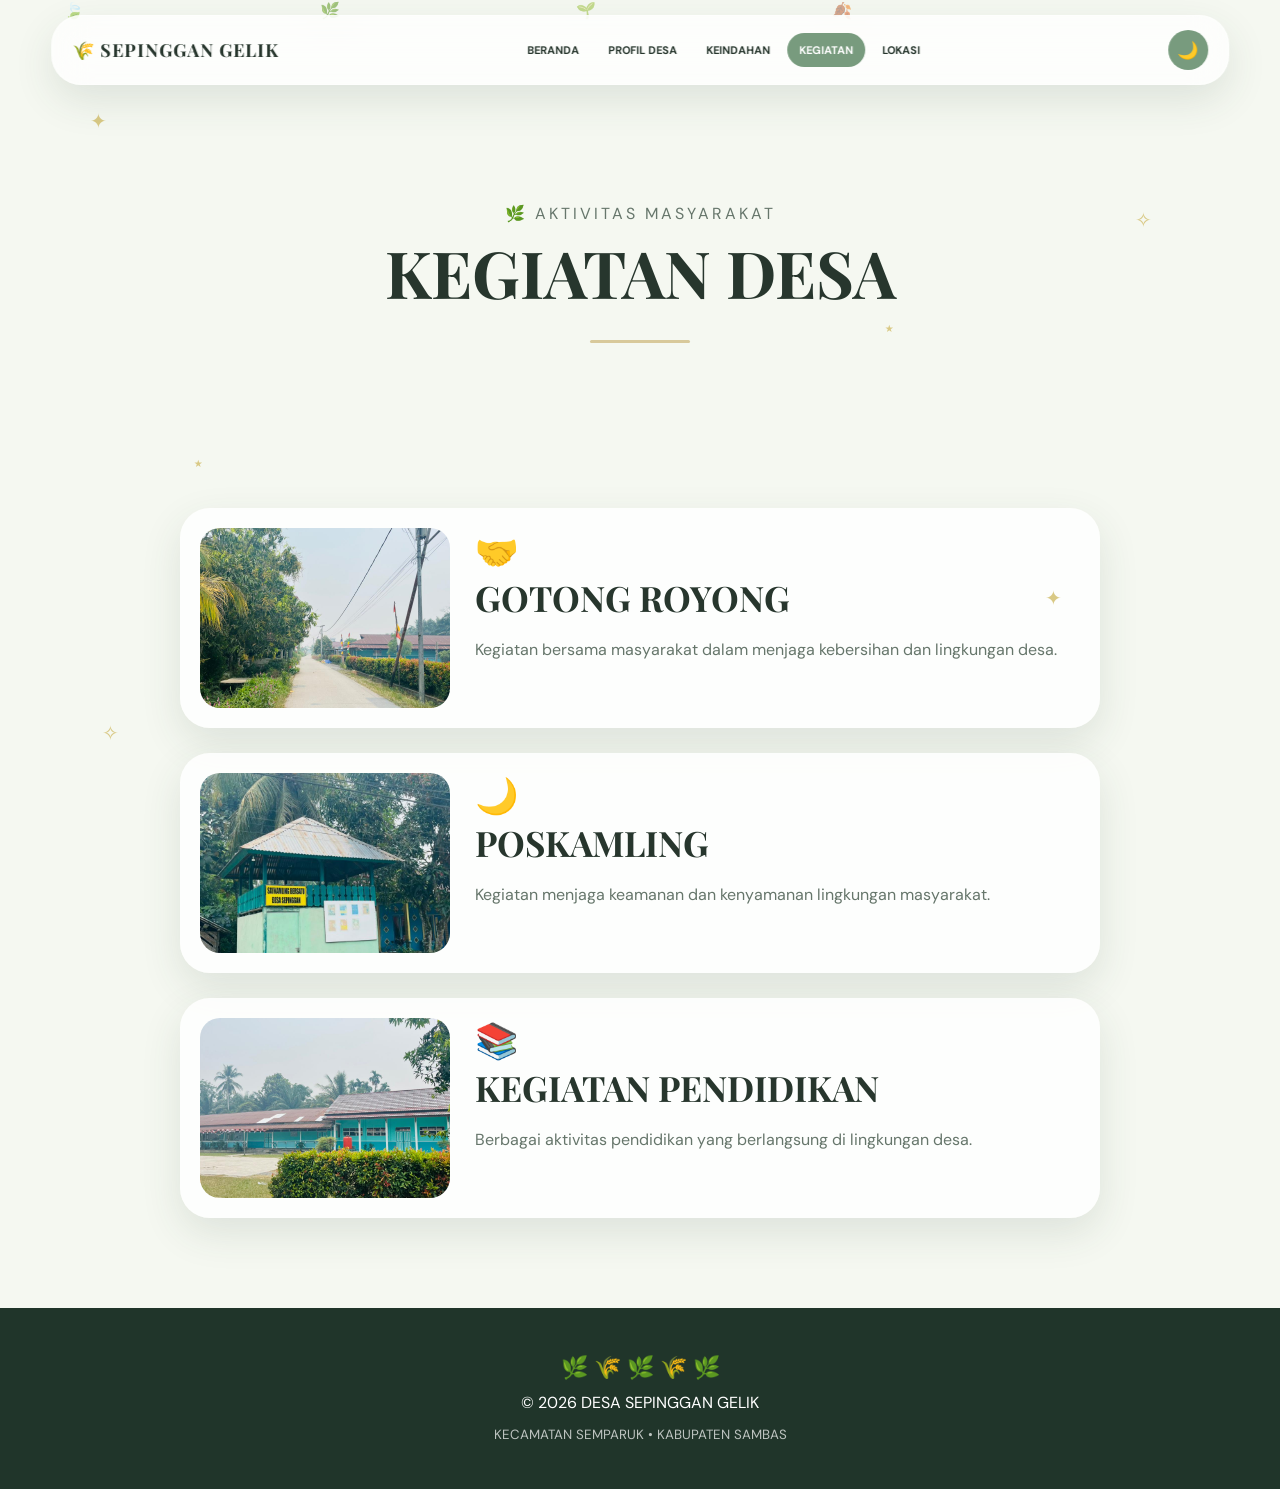
==== kegiatan.html @ 789161f7 "webdesasepinggangelik webdesasepinggangelik" ====
<!DOCTYPE html>
<html lang="id">
<head>
    <meta charset="UTF-8">
    <meta name="viewport" content="width=device-width, initial-scale=1.0">
    <title>KEGIATAN | SEPINGGAN GELIK</title>
    <link rel="stylesheet" href="style.css">
    <link rel="preconnect" href="https://fonts.googleapis.com">
    <link rel="preconnect" href="https://fonts.gstatic.com" crossorigin>
    <link href="https://fonts.googleapis.com/css2?family=DM+Sans:wght@400;500;600;700&family=Playfair+Display:wght@500;600;700&family=Parisienne&display=swap" rel="stylesheet">
</head>
<body>
    <div class="stars">
        <span>✦</span>
        <span>✧</span>
        <span>⋆</span>
        <span>✦</span>
        <span>✧</span>
        <span>⋆</span>
    </div>
    <div class="floating-leaves">
        <span>🍃</span>
        <span>🌿</span>
        <span>🌱</span>
        <span>🍂</span>
    </div>
    <header>
        <div class="logo">
            🌾 <span>SEPINGGAN GELIK</span>
        </div>
        <button
            class="menu-toggle"
            id="menuToggle">
            ☰
        </button>
        <nav id="navMenu">
            <a href="index.html">
                BERANDA
            </a>
            <a href="profil.html">
                PROFIL DESA
            </a>
            <a href="keindahan.html">
                KEINDAHAN
            </a>
            <a
                href="kegiatan.html"
                class="active">
                KEGIATAN
            </a>
            <a href="lokasi.html">
                LOKASI
            </a>
        </nav>
        <button
            id="themeToggle"
            class="theme-btn">
            🌙
        </button>
    </header>
    <main class="page">
        <section class="page-hero">
            <p>
                🌿 AKTIVITAS MASYARAKAT
            </p>
            <h1>
                KEGIATAN DESA 
            </h1>
            <div class="line"></div>
        </section>
        <section class="activity-grid reveal">
            <div class="activity-card">
                <img
                    src="masyarakat.jpg"
                    alt="Gotong Royong">
                <div>
                    <span>🤝</span>
                    <h2>
                        GOTONG ROYONG
                    </h2>
                    <p>
                        Kegiatan bersama masyarakat
                        dalam menjaga kebersihan
                        dan lingkungan desa.
                    </p>
                </div>
            </div>
            <div class="activity-card">
                <img
                    src="poskamling.jpg"
                    alt="Poskamling">
                <div>
                    <span>🌙</span>
                    <h2>
                        POSKAMLING
                    </h2>
                    <p>
                        Kegiatan menjaga keamanan
                        dan kenyamanan lingkungan
                        masyarakat.
                    </p>
                </div>
            </div>
            <div class="activity-card">
                <img
                    src="sekolah.jpg"
                    alt="Kegiatan Sekolah">
                <div>
                    <span>📚</span>
                    <h2>
                        KEGIATAN PENDIDIKAN
                    </h2>
                    <p>
                        Berbagai aktivitas pendidikan
                        yang berlangsung di lingkungan
                        desa.
                    </p>
                </div>
            </div>
        </section>
    </main>
    <audio id="musikDesa" loop>
        <source
            src="lagu-desa.mp3"
            type="audio/mpeg">
    </audio>
    <footer>
        <div class="footer-decoration">
            🌿 🌾 🌿 🌾 🌿
        </div>
        <p>
            © 2026 DESA SEPINGGAN GELIK 
        </p>
        <small>
           KECAMATAN SEMPARUK  • KABUPATEN SAMBAS
        </small>
    </footer>
    <script src="script.js"></script>
</body>
</html>
---- style.css ----
/* =====================================================
   ROOT
===================================================== */
:root {
    --bg: #f5f8f1;
    --card: rgba(255,255,255,.85);
    --text: #27362d;
    --muted: #66766b;
    --primary: #789b7e;
    --secondary: #a9c5a0;
    --accent: #d8c99b;
    --header: rgba(255,255,255,.75);
    --shadow:
        0 15px 40px rgba(48,70,54,.12);
}
/* =====================================================
   DARK MODE
===================================================== */
body.dark {
    --bg: #0e1712;
    --card: rgba(27,42,32,.9);
    --text: #eef5ed;
    --muted: #b7c7ba;
    --primary: #94b698;
    --secondary: #6f9277;
    --accent: #d8ca91;
    --header: rgba(15,25,19,.9);
    --shadow:
        0 15px 40px rgba(0,0,0,.4);
}
/* =====================================================
   RESET
===================================================== */
* {
    margin: 0;
    padding: 0;
    box-sizing: border-box;
}
html {
    scroll-behavior: smooth;
}
body {
    background: var(--bg);
    color: var(--text);
    font-family: "DM Sans", sans-serif;
    overflow-x: hidden;
    transition:
        background .4s ease,
        color .4s ease;
}
/* =====================================================
   HEADER
===================================================== */
header {
    position: fixed;
    top: 15px;
    left: 50%;
    transform: translateX(-50%);
    width: 92%;
    max-width: 1250px;
    padding: 14px 20px;
    display: flex;
    align-items: center;
    justify-content: space-between;
    gap: 15px;
    background: var(--header);
    backdrop-filter: blur(18px);
    border:
        1px solid rgba(255,255,255,.3);
    border-radius: 30px;
    box-shadow: var(--shadow);
    z-index: 999;
}
.logo {
    font-family:
        "Playfair Display",
        serif;
    font-weight: 700;
    font-size: 18px;
    letter-spacing: 1px;
}
nav {
    display: flex;
    gap: 5px;
}
nav a {
    color: var(--text);
    text-decoration: none;
    font-size: 11px;
    font-weight: 700;
    padding: 10px 12px;
    border-radius: 20px;
    transition: .3s;
}
nav a:hover,
nav a.active {
    background: var(--primary);
    color: white;
}
.theme-btn,
.menu-toggle {
    border: none;
    background: var(--primary);
    color: white;
    width: 40px;
    height: 40px;
    border-radius: 50%;
    cursor: pointer;
    font-size: 17px;
}
.menu-toggle {
    display: none;
}
/* =====================================================
   BINTANG
===================================================== */
.stars span {
    position: fixed;
    color: #d9c985;
    font-size: 20px;
    pointer-events: none;
    z-index: 1;
    animation:
        twinkle 2s infinite alternate;
}
.stars span:nth-child(1) {
    top: 12%;
    left: 7%;
}
.stars span:nth-child(2) {
    top: 23%;
    right: 10%;
}
.stars span:nth-child(3) {
    top: 50%;
    left: 15%;
}
.stars span:nth-child(4) {
    top: 65%;
    right: 17%;
}
.stars span:nth-child(5) {
    top: 80%;
    left: 8%;
}
.stars span:nth-child(6) {
    top: 35%;
    right: 30%;
}
.stars span:nth-child(7) {
    top: 75%;
    right: 8%;
}
.stars span:nth-child(8) {
    top: 45%;
    left: 45%;
}
@keyframes twinkle {
    from {
        opacity: .2;
        transform:
            scale(.7)
            rotate(0deg);
    }
    to {
        opacity: 1;
        transform:
            scale(1.3)
            rotate(20deg);
    }
}
/* =====================================================
   DAUN
===================================================== */
.floating-leaves span {
    position: fixed;
    z-index: 2;
    pointer-events: none;
    animation:
        floatLeaf 9s linear infinite;
    opacity: .55;
}
.floating-leaves span:nth-child(1) {
    left: 5%;
    animation-delay: 0s;
}
.floating-leaves span:nth-child(2) {
    left: 25%;
    animation-delay: 2s;
}
.floating-leaves span:nth-child(3) {
    left: 45%;
    animation-delay: 4s;
}
.floating-leaves span:nth-child(4) {
    left: 65%;
    animation-delay: 1s;
}
.floating-leaves span:nth-child(5) {
    left: 82%;
    animation-delay: 3s;
}
@keyframes floatLeaf {
    0% {
        top: -10%;
        transform:
            translateX(0)
            rotate(0deg);
    }
    50% {
        transform:
            translateX(70px)
            rotate(180deg);
    }
    100% {
        top: 110%;
        transform:
            translateX(-50px)
            rotate(360deg);
    }
}
/* =====================================================
   HERO
===================================================== */
.hero {
    min-height: 100vh;
    position: relative;
    display: flex;
    justify-content: center;
    align-items: center;
    text-align: center;
    overflow: hidden;
    background:
        radial-gradient(
            circle at 50% 30%,
            rgba(255,255,255,.7),
            transparent 35%
        ),
        linear-gradient(
            180deg,
            #c9dfd0,
            #e8efdf 60%,
            #b8cfb2
        );
}
body.dark .hero {
    background:
        radial-gradient(
            circle at 50% 25%,
            rgba(132,164,132,.2),
            transparent 30%
        ),
        linear-gradient(
            180deg,
            #15241c,
            #18281f 60%,
            #24382b
        );
}
.hero-content {
    max-width: 850px;
    padding:
        130px 25px 80px;
    position: relative;
    z-index: 5;
}
.welcome {
    font-size: 13px;
    letter-spacing: 4px;
    margin-bottom: 20px;
}
.hero h1 {
    font-family:
        "Playfair Display",
        serif;
    font-size:
        clamp(42px, 8vw, 90px);
    line-height: 1;
    letter-spacing: 2px;
}
.line {
    width: 100px;
    height: 3px;
    margin: 25px auto;
    background: var(--accent);
    border-radius: 10px;
}
.hero-description {
    max-width: 600px;
    margin: auto;
    line-height: 1.8;
    color: var(--muted);
}
.buttons {
    display: flex;
    justify-content: center;
    gap: 15px;
    margin-top: 30px;
    flex-wrap: wrap;
}
.btn {
    display: inline-block;
    border: none;
    text-decoration: none;
    padding: 14px 25px;
    border-radius: 30px;
    background: var(--primary);
    color: white;
    font-weight: 700;
    cursor: pointer;
    box-shadow:
        0 8px 25px rgba(50,80,55,.2);
    transition: .3s;
}
.btn:hover {
    transform: translateY(-5px);
}
/* =====================================================
   MATAHARI
===================================================== */
.sun {
    position: absolute;
    width: 150px;
    height: 150px;
    border-radius: 50%;
    background: #e9d99a;
    top: 17%;
    right: 15%;
    box-shadow:
        0 0 40px #e9d99a,
        0 0 100px rgba(233,217,154,.5);
    animation:
        sunMove 5s ease-in-out infinite alternate;
}
@keyframes sunMove {
    from {
        transform:
            translateY(0);
    }
    to {
        transform:
            translateY(20px);
    }
}
/* =====================================================
   CLOUD
===================================================== */
.cloud {
    position: absolute;
    font-size: 80px;
    opacity: .6;
}
.cloud1 {
    top: 18%;
    left: 8%;
    animation:
        cloudMove 20s linear infinite;
}
.cloud2 {
    top: 32%;
    right: 8%;
    animation:
        cloudMove 25s linear infinite reverse;
}
@keyframes cloudMove {
    0% {
        transform:
            translateX(-40px);
    }
    50% {
        transform:
            translateX(40px);
    }
    100% {
        transform:
            translateX(-40px);
    }
}
/* =====================================================
   BURUNG
===================================================== */
.bird {
    position: absolute;
    font-size: 30px;
    z-index: 3;
}
.bird1 {
    top: 28%;
    left: -10%;
    animation:
        fly 18s linear infinite;
}
.bird2 {
    top: 40%;
    left: -15%;
    animation:
        fly 24s linear infinite;
    animation-delay: 5s;
}
@keyframes fly {
    from {
        transform:
            translateX(0);
    }
    to {
        transform:
            translateX(120vw);
    }
}
/* =====================================================
   BINTANG JATUH
===================================================== */
.shooting-star {
    position: absolute;
    top: 15%;
    right: -100px;
    font-size: 30px;
    animation:
        shooting 8s linear infinite;
}
@keyframes shooting {
    0% {
        right: -100px;
        top: 15%;
        opacity: 0;
    }
    10% {
        opacity: 1;
    }
    40% {
        right: 100%;
        top: 55%;
        opacity: 0;
    }
    100% {
        right: 100%;
        opacity: 0;
    }
}
/* =====================================================
   SECTION
===================================================== */
section {
    padding:
        90px 7%;
}
.sambutan {
    text-align: center;
    max-width: 850px;
    margin: auto;
}
.section-icon {
    font-size: 45px;
    margin-bottom: 15px;
}
section h2 {
    font-family:
        "Playfair Display",
        serif;
    font-size: 35px;
    margin-bottom: 15px;
}
section p {
    color: var(--muted);
    line-height: 1.8;
}
audio {
    margin-top: 25px;
    width: min(500px,100%);
}
/* =====================================================
   INTRO
===================================================== */
.intro {
    text-align: center;
    background:
        rgba(120,155,126,.08);
}
.section-heading {
    display: flex;
    justify-content: center;
    align-items: center;
    gap: 20px;
}
.mini-gallery {
    margin-top: 40px;
    display: grid;
    grid-template-columns:
        repeat(3,1fr);
    gap: 25px;
}
.gallery-card {
    overflow: hidden;
    background: var(--card);
    border-radius: 25px;
    box-shadow: var(--shadow);
    transition: .4s;
}
.gallery-card:hover {
    transform:
        translateY(-10px);
}
.gallery-card img {
    width: 100%;
    height: 240px;
    object-fit: cover;
}
.gallery-card h3 {
    padding: 18px;
    font-family:
        "Playfair Display",
        serif;
}
/* =====================================================
   QUOTE
===================================================== */
.quote {
    text-align: center;
    background:
        linear-gradient(
            135deg,
            rgba(120,155,126,.2),
            rgba(216,201,155,.2)
        );
}
.quote-content {
    max-width: 750px;
    margin: auto;
}
.quote-content span {
    font-family:
        "Parisienne",
        cursive;
    font-size: 80px;
}
.quote-content p {
    font-family:
        "Playfair Display",
        serif;
    font-size: 25px;
}
/* =====================================================
   PAGE
===================================================== */
.page {
    padding-top: 120px;
    min-height: 100vh;
}
.page-hero {
    text-align: center;
    padding:
        80px 20px 50px;
}
.page-hero p {
    letter-spacing: 3px;
}
.page-hero h1 {
    font-family:
        "Playfair Display",
        serif;
    font-size:
        clamp(38px,6vw,65px);
}
/* =====================================================
   CONTENT
===================================================== */
.content-card {
    max-width: 1100px;
    margin: auto;
    display: grid;
    grid-template-columns:
        1fr 1fr;
    gap: 40px;
    padding: 30px;
    background: var(--card);
    border-radius: 30px;
    box-shadow: var(--shadow);
}
.content-card img {
    width: 100%;
    height: 400px;
    object-fit: cover;
    border-radius: 25px;
}
/* =====================================================
   INFO
===================================================== */
.info-grid {
    max-width: 1100px;
    margin: 50px auto;
    display: grid;
    grid-template-columns:
        repeat(4,1fr);
    gap: 20px;
}
.info-box {
    text-align: center;
    padding: 30px 15px;
    background: var(--card);
    border-radius: 25px;
    box-shadow: var(--shadow);
    transition: .3s;
}
.info-box:hover {
    transform:
        translateY(-8px);
}
.info-box span {
    font-size: 35px;
}
/* =====================================================
   PHOTO
===================================================== */
.photo-grid {
    max-width: 1200px;
    margin: auto;
    display: grid;
    grid-template-columns:
        repeat(2,1fr);
    gap: 30px;
}
.photo-card {
    overflow: hidden;
    border-radius: 30px;
    background: var(--card);
    box-shadow: var(--shadow);
    transition: .4s;
}
.photo-card:hover {
    transform:
        translateY(-8px);
}
.photo-card img {
    width: 100%;
    height: 350px;
    object-fit: cover;
}
.photo-info {
    padding: 25px;
}
/* =====================================================
   ACTIVITY
===================================================== */
.activity-grid {
    max-width: 1100px;
    margin: auto;
    display: grid;
    gap: 25px;
}
.activity-card {
    display: grid;
    grid-template-columns:
        250px 1fr;
    gap: 25px;
    padding: 20px;
    background: var(--card);
    border-radius: 30px;
    box-shadow: var(--shadow);
    transition: .3s;
}
.activity-card:hover {
    transform:
        translateX(8px);
}
.activity-card img {
    width: 250px;
    height: 180px;
    object-fit: cover;
    border-radius: 20px;
}
.activity-card span {
    font-size: 35px;
}
/* =====================================================
   LOCATION
===================================================== */
.location-card {
    max-width: 1100px;
    margin: auto;
    display: grid;
    grid-template-columns:
        .8fr 1.2fr;
    gap: 30px;
    padding: 30px;
    background: var(--card);
    border-radius: 30px;
    box-shadow: var(--shadow);
}
.location-info {
    padding: 30px;
}
.location-info > span {
    font-size: 45px;
}
.map-box iframe {
    width: 100%;
    min-height: 400px;
    border: 0;
    border-radius: 25px;
}
/* =====================================================
   REVEAL
===================================================== */
.reveal {
    opacity: 0;
    transform:
        translateY(40px);
    transition:
        1s ease;
}
.reveal.show {
    opacity: 1;
    transform:
        translateY(0);
}
/* =====================================================
   FOOTER
===================================================== */
footer {
    text-align: center;
    padding: 45px 20px;
    background: #20352a;
    color: white;
}
footer p {
    color: white;
    margin: 10px;
}
footer small {
    opacity: .7;
}
.footer-decoration {
    font-size: 22px;
}
/* =====================================================
   MOBILE
===================================================== */
@media (max-width: 850px) {
    header {
        width: 94%;
    }
    .menu-toggle {
        display: block;
    }
    nav {
        position: absolute;
        top: 65px;
        left: 0;
        right: 0;
        display: none;
        flex-direction: column;
        background: var(--header);
        padding: 15px;
        border-radius: 25px;
        box-shadow: var(--shadow);
    }
    nav.show {
        display: flex;
    }
    nav a {
        text-align: center;
    }
    .logo {
        font-size: 13px;
    }
    .sun {
        width: 100px;
        height: 100px;
        right: 5%;
    }
    .mini-gallery,
    .photo-grid,
    .info-grid,
    .content-card,
    .location-card {
        grid-template-columns: 1fr;
    }
    .content-card img {
        height: 280px;
    }
    .activity-card {
        grid-template-columns: 1fr;
    }
    .activity-card img {
        width: 100%;
        height: 230px;
    }
    .section-heading {
        flex-direction: column;
        gap: 5px;
    }
    section {
        padding:
            70px 5%;
    }
}
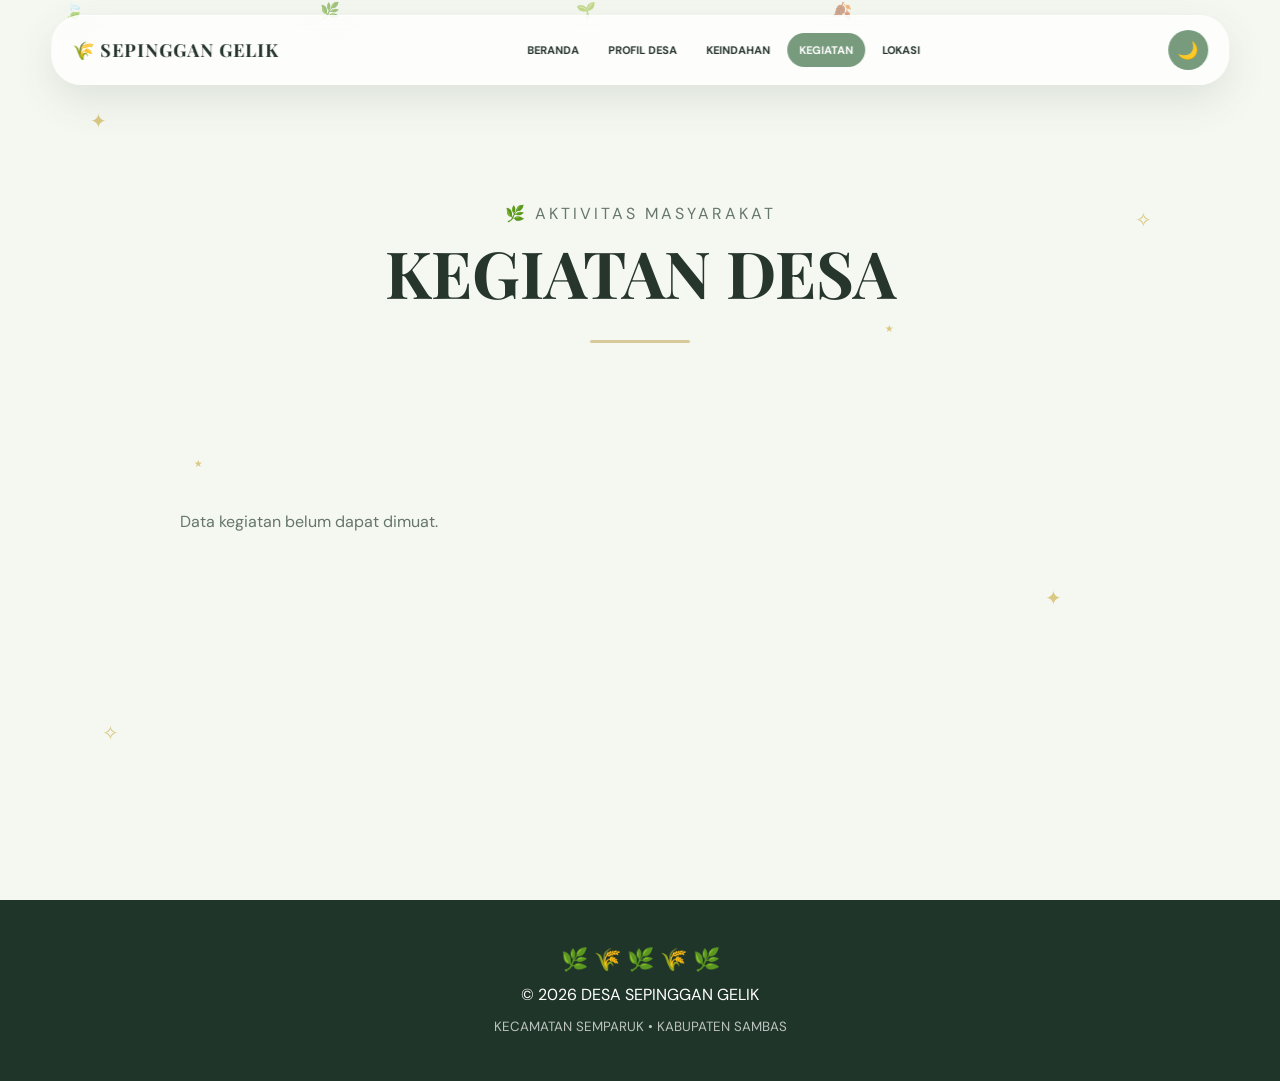
==== commit aba624ad: "Update kegiatan.html" ====
--- a/kegiatan.html
+++ b/kegiatan.html
@@ -10,6 +10,7 @@
     <link href="https://fonts.googleapis.com/css2?family=DM+Sans:wght@400;500;600;700&family=Playfair+Display:wght@500;600;700&family=Parisienne&display=swap" rel="stylesheet">
 </head>
 <body>
+    <!-- BINTANG -->
     <div class="stars">
         <span>✦</span>
         <span>✧</span>
@@ -18,12 +19,14 @@
         <span>✧</span>
         <span>⋆</span>
     </div>
+    <!-- DAUN MELAYANG -->
     <div class="floating-leaves">
         <span>🍃</span>
         <span>🌿</span>
         <span>🌱</span>
         <span>🍂</span>
     </div>
+    <!-- HEADER -->
     <header>
         <div class="logo">
             🌾 <span>SEPINGGAN GELIK</span>
@@ -58,83 +61,48 @@
             🌙
         </button>
     </header>
+    <!-- ISI HALAMAN -->
     <main class="page">
+        <!-- JUDUL -->
         <section class="page-hero">
             <p>
                 🌿 AKTIVITAS MASYARAKAT
             </p>
             <h1>
-                KEGIATAN DESA 
+                KEGIATAN DESA
             </h1>
             <div class="line"></div>
         </section>
-        <section class="activity-grid reveal">
-            <div class="activity-card">
-                <img
-                    src="masyarakat.jpg"
-                    alt="Gotong Royong">
-                <div>
-                    <span>🤝</span>
-                    <h2>
-                        GOTONG ROYONG
-                    </h2>
-                    <p>
-                        Kegiatan bersama masyarakat
-                        dalam menjaga kebersihan
-                        dan lingkungan desa.
-                    </p>
-                </div>
-            </div>
-            <div class="activity-card">
-                <img
-                    src="poskamling.jpg"
-                    alt="Poskamling">
-                <div>
-                    <span>🌙</span>
-                    <h2>
-                        POSKAMLING
-                    </h2>
-                    <p>
-                        Kegiatan menjaga keamanan
-                        dan kenyamanan lingkungan
-                        masyarakat.
-                    </p>
-                </div>
-            </div>
-            <div class="activity-card">
-                <img
-                    src="sekolah.jpg"
-                    alt="Kegiatan Sekolah">
-                <div>
-                    <span>📚</span>
-                    <h2>
-                        KEGIATAN PENDIDIKAN
-                    </h2>
-                    <p>
-                        Berbagai aktivitas pendidikan
-                        yang berlangsung di lingkungan
-                        desa.
-                    </p>
-                </div>
-            </div>
+        <!-- DATA DARI GOOGLE SHEETS -->
+        <section
+            class="activity-grid reveal"
+            id="kegiatanContainer">
+            <p>
+                Memuat kegiatan desa...
+            </p>
         </section>
     </main>
-    <audio id="musikDesa" loop>
+    <!-- MUSIK -->
+    <audio
+        id="musikDesa"
+        loop>
         <source
             src="lagu-desa.mp3"
             type="audio/mpeg">
     </audio>
+    <!-- FOOTER -->
     <footer>
         <div class="footer-decoration">
             🌿 🌾 🌿 🌾 🌿
         </div>
         <p>
-            © 2026 DESA SEPINGGAN GELIK 
+            ©️ 2026 DESA SEPINGGAN GELIK
         </p>
         <small>
-           KECAMATAN SEMPARUK  • KABUPATEN SAMBAS
+            KECAMATAN SEMPARUK • KABUPATEN SAMBAS
         </small>
     </footer>
+    <!-- JAVASCRIPT -->
     <script src="script.js"></script>
 </body>
-</html>+</html>
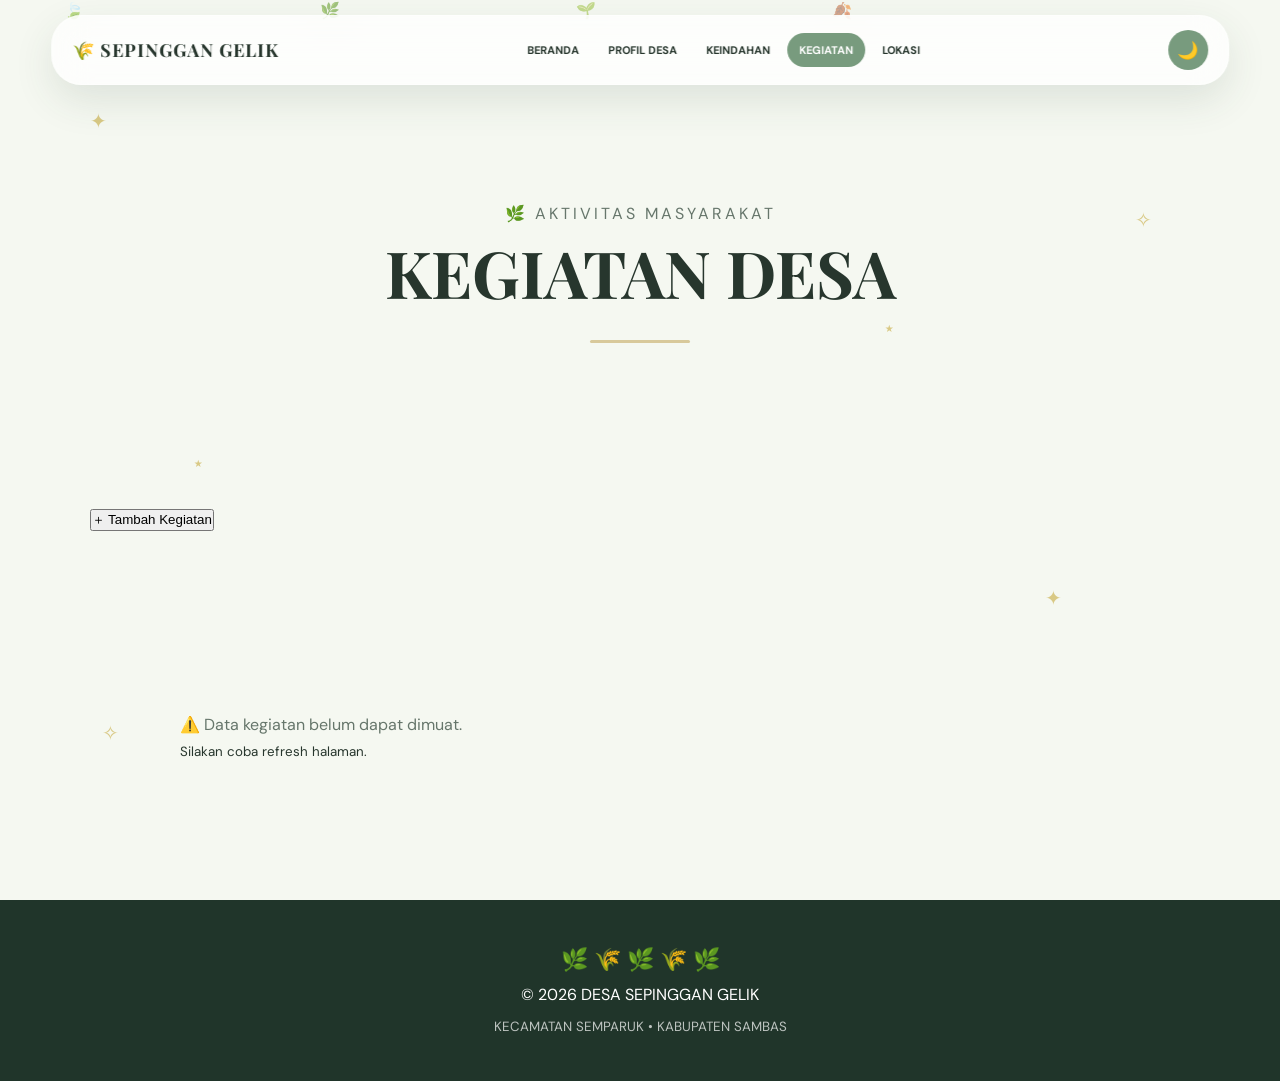
==== commit 2dd65e32: "Update kegiatan.html" ====
--- a/kegiatan.html
+++ b/kegiatan.html
@@ -3,13 +3,21 @@
 <head>
     <meta charset="UTF-8">
     <meta name="viewport" content="width=device-width, initial-scale=1.0">
+
     <title>KEGIATAN | SEPINGGAN GELIK</title>
+
     <link rel="stylesheet" href="style.css">
+
     <link rel="preconnect" href="https://fonts.googleapis.com">
     <link rel="preconnect" href="https://fonts.gstatic.com" crossorigin>
-    <link href="https://fonts.googleapis.com/css2?family=DM+Sans:wght@400;500;600;700&family=Playfair+Display:wght@500;600;700&family=Parisienne&display=swap" rel="stylesheet">
+
+    <link
+        href="https://fonts.googleapis.com/css2?family=DM+Sans:wght@400;500;600;700&family=Playfair+Display:wght@500;600;700&family=Parisienne&display=swap"
+        rel="stylesheet">
 </head>
+
 <body>
+
     <!-- BINTANG -->
     <div class="stars">
         <span>✦</span>
@@ -19,6 +27,8 @@
         <span>✧</span>
         <span>⋆</span>
     </div>
+
+
     <!-- DAUN MELAYANG -->
     <div class="floating-leaves">
         <span>🍃</span>
@@ -26,83 +36,246 @@
         <span>🌱</span>
         <span>🍂</span>
     </div>
+
+
     <!-- HEADER -->
     <header>
+
         <div class="logo">
             🌾 <span>SEPINGGAN GELIK</span>
         </div>
+
         <button
             class="menu-toggle"
             id="menuToggle">
             ☰
         </button>
+
         <nav id="navMenu">
+
             <a href="index.html">
                 BERANDA
             </a>
+
             <a href="profil.html">
                 PROFIL DESA
             </a>
+
             <a href="keindahan.html">
                 KEINDAHAN
             </a>
+
             <a
                 href="kegiatan.html"
                 class="active">
                 KEGIATAN
             </a>
+
             <a href="lokasi.html">
                 LOKASI
             </a>
+
         </nav>
+
         <button
             id="themeToggle"
             class="theme-btn">
             🌙
         </button>
+
     </header>
+
+
     <!-- ISI HALAMAN -->
     <main class="page">
+
+
         <!-- JUDUL -->
         <section class="page-hero">
+
             <p>
                 🌿 AKTIVITAS MASYARAKAT
             </p>
+
             <h1>
                 KEGIATAN DESA
             </h1>
+
             <div class="line"></div>
-        </section>
+
+        </section>
+
+
+
+        <!-- TOMBOL TAMBAH -->
+        <section class="add-kegiatan-section">
+
+            <button
+                id="btnTambahKegiatan"
+                class="btn-tambah-kegiatan">
+
+                ＋ Tambah Kegiatan
+
+            </button>
+
+        </section>
+
+
+
+        <!-- FORM TAMBAH KEGIATAN -->
+        <section
+            id="formKegiatan"
+            class="form-kegiatan"
+            style="display:none;">
+
+            <h2>
+                Tambah Kegiatan Desa
+            </h2>
+
+
+            <form id="kegiatanForm">
+
+
+                <!-- JUDUL -->
+                <label for="judul">
+                    Judul Kegiatan
+                </label>
+
+                <input
+                    type="text"
+                    id="judul"
+                    name="judul"
+                    placeholder="Contoh: Gotong Royong"
+                    required>
+
+
+                <!-- DESKRIPSI -->
+                <label for="deskripsi">
+                    Deskripsi
+                </label>
+
+                <textarea
+                    id="deskripsi"
+                    name="deskripsi"
+                    rows="4"
+                    placeholder="Tuliskan deskripsi kegiatan..."
+                    required></textarea>
+
+
+                <!-- TANGGAL -->
+                <label for="tanggal">
+                    Tanggal
+                </label>
+
+                <input
+                    type="date"
+                    id="tanggal"
+                    name="tanggal"
+                    required>
+
+
+                <!-- LOKASI -->
+                <label for="lokasi">
+                    Lokasi
+                </label>
+
+                <input
+                    type="text"
+                    id="lokasi"
+                    name="lokasi"
+                    placeholder="Contoh: Desa Sepinggan Gelik"
+                    required>
+
+
+                <!-- GAMBAR -->
+                <label for="gambar">
+                    Gambar
+                </label>
+
+                <input
+                    type="text"
+                    id="gambar"
+                    name="gambar"
+                    placeholder="Contoh: sd.jpg">
+
+
+                <!-- BUTTON -->
+                <div class="form-buttons">
+
+                    <button
+                        type="submit"
+                        class="btn-simpan">
+
+                        💾 Simpan Kegiatan
+
+                    </button>
+
+
+                    <button
+                        type="button"
+                        id="btnBatal"
+                        class="btn-batal">
+
+                        Batal
+
+                    </button>
+
+                </div>
+
+            </form>
+
+        </section>
+
+
+
         <!-- DATA DARI GOOGLE SHEETS -->
         <section
             class="activity-grid reveal"
             id="kegiatanContainer">
+
             <p>
                 Memuat kegiatan desa...
             </p>
-        </section>
+
+        </section>
+
     </main>
+
+
+
     <!-- MUSIK -->
     <audio
         id="musikDesa"
         loop>
+
         <source
             src="lagu-desa.mp3"
             type="audio/mpeg">
+
     </audio>
+
+
+
     <!-- FOOTER -->
     <footer>
+
         <div class="footer-decoration">
             🌿 🌾 🌿 🌾 🌿
         </div>
+
         <p>
             ©️ 2026 DESA SEPINGGAN GELIK
         </p>
+
         <small>
             KECAMATAN SEMPARUK • KABUPATEN SAMBAS
         </small>
+
     </footer>
+
+
     <!-- JAVASCRIPT -->
     <script src="script.js"></script>
+
 </body>
 </html>
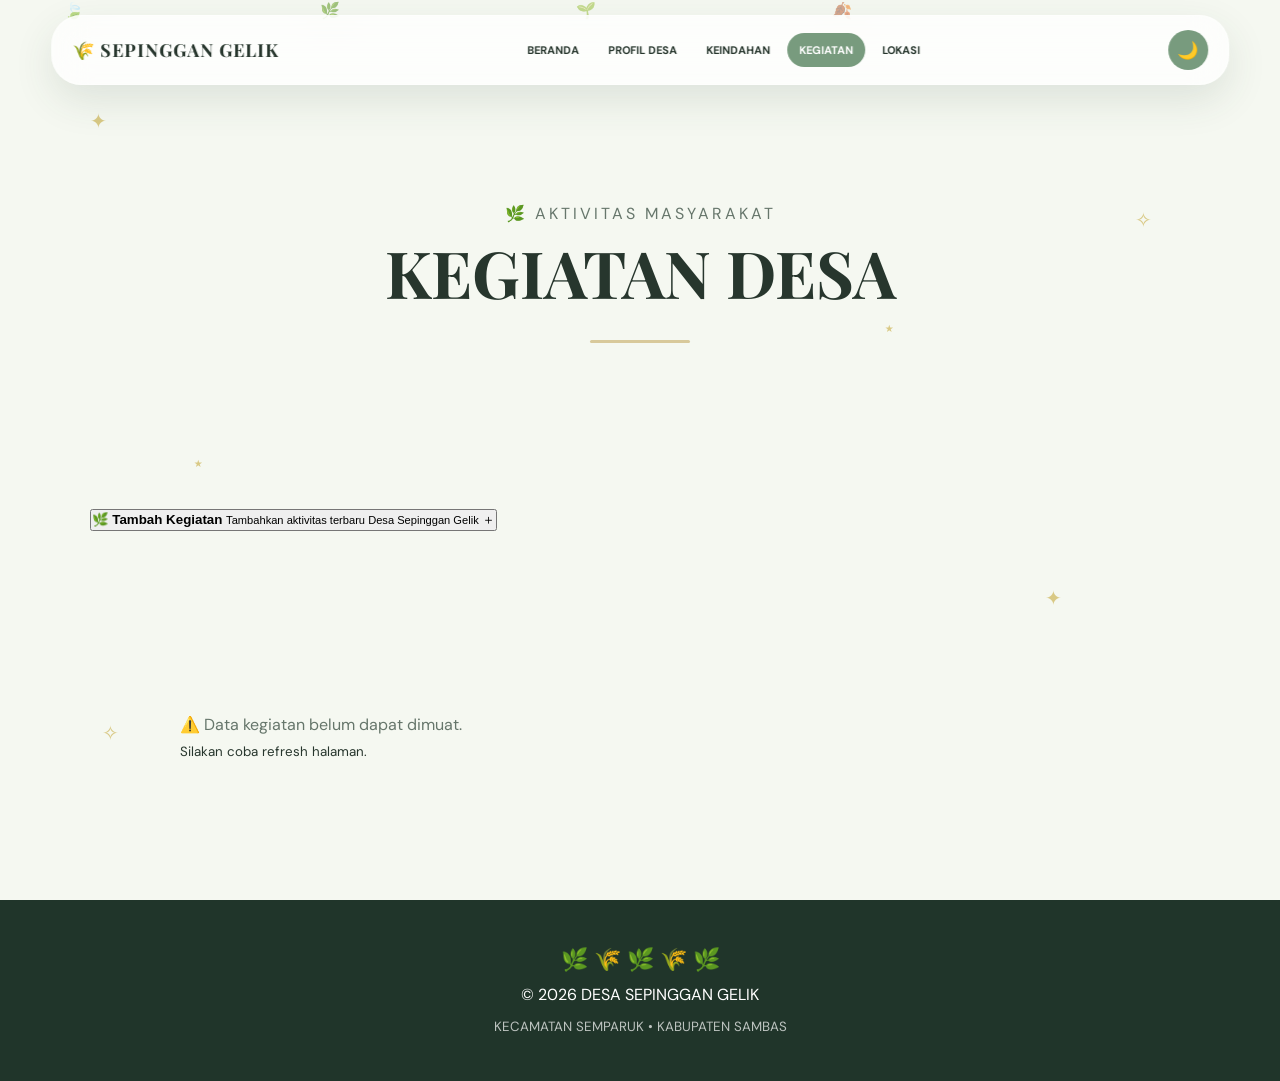
==== commit d2324955: "Update kegiatan.html" ====
--- a/kegiatan.html
+++ b/kegiatan.html
@@ -28,7 +28,6 @@
         <span>⋆</span>
     </div>
 
-
     <!-- DAUN MELAYANG -->
     <div class="floating-leaves">
         <span>🍃</span>
@@ -37,7 +36,6 @@
         <span>🍂</span>
     </div>
 
-
     <!-- HEADER -->
     <header>
 
@@ -89,7 +87,6 @@
     <!-- ISI HALAMAN -->
     <main class="page">
 
-
         <!-- JUDUL -->
         <section class="page-hero">
 
@@ -106,105 +103,168 @@
         </section>
 
 
-
-        <!-- TOMBOL TAMBAH -->
+        <!-- =========================
+             CARD TAMBAH KEGIATAN
+        ========================== -->
+
         <section class="add-kegiatan-section">
 
             <button
                 id="btnTambahKegiatan"
                 class="btn-tambah-kegiatan">
 
-                ＋ Tambah Kegiatan
+                <span class="tambah-icon">
+                    🌿
+                </span>
+
+                <span class="tambah-text">
+
+                    <strong>
+                        Tambah Kegiatan
+                    </strong>
+
+                    <small>
+                        Tambahkan aktivitas terbaru Desa Sepinggan Gelik
+                    </small>
+
+                </span>
+
+                <span class="tambah-arrow">
+                    ＋
+                </span>
 
             </button>
 
         </section>
 
 
-
-        <!-- FORM TAMBAH KEGIATAN -->
+        <!-- =========================
+             FORM TAMBAH KEGIATAN
+        ========================== -->
+
         <section
             id="formKegiatan"
             class="form-kegiatan"
-            style="display:none;">
-
-            <h2>
-                Tambah Kegiatan Desa
-            </h2>
+            style="display: none;">
+
+            <div class="form-header">
+
+                <span class="form-icon">
+                    🌾
+                </span>
+
+                <div>
+                    <h2>
+                        Tambah Kegiatan Desa
+                    </h2>
+
+                    <p>
+                        Isi informasi kegiatan yang ingin ditambahkan.
+                    </p>
+                </div>
+
+            </div>
 
 
             <form id="kegiatanForm">
 
-
                 <!-- JUDUL -->
-                <label for="judul">
-                    Judul Kegiatan
-                </label>
-
-                <input
-                    type="text"
-                    id="judul"
-                    name="judul"
-                    placeholder="Contoh: Gotong Royong"
-                    required>
+                <div class="form-group">
+
+                    <label for="judul">
+                        Judul Kegiatan
+                    </label>
+
+                    <input
+                        type="text"
+                        id="judul"
+                        name="judul"
+                        placeholder="Contoh: Gotong Royong"
+                        autocomplete="off"
+                        required>
+
+                </div>
 
 
                 <!-- DESKRIPSI -->
-                <label for="deskripsi">
-                    Deskripsi
-                </label>
-
-                <textarea
-                    id="deskripsi"
-                    name="deskripsi"
-                    rows="4"
-                    placeholder="Tuliskan deskripsi kegiatan..."
-                    required></textarea>
+                <div class="form-group">
+
+                    <label for="deskripsi">
+                        Deskripsi
+                    </label>
+
+                    <textarea
+                        id="deskripsi"
+                        name="deskripsi"
+                        rows="4"
+                        placeholder="Tuliskan deskripsi kegiatan..."
+                        required></textarea>
+
+                </div>
 
 
                 <!-- TANGGAL -->
-                <label for="tanggal">
-                    Tanggal
-                </label>
-
-                <input
-                    type="date"
-                    id="tanggal"
-                    name="tanggal"
-                    required>
+                <div class="form-group">
+
+                    <label for="tanggal">
+                        Tanggal Kegiatan
+                    </label>
+
+                    <input
+                        type="date"
+                        id="tanggal"
+                        name="tanggal"
+                        required>
+
+                </div>
 
 
                 <!-- LOKASI -->
-                <label for="lokasi">
-                    Lokasi
-                </label>
-
-                <input
-                    type="text"
-                    id="lokasi"
-                    name="lokasi"
-                    placeholder="Contoh: Desa Sepinggan Gelik"
-                    required>
+                <div class="form-group">
+
+                    <label for="lokasi">
+                        Lokasi
+                    </label>
+
+                    <input
+                        type="text"
+                        id="lokasi"
+                        name="lokasi"
+                        placeholder="Contoh: Desa Sepinggan Gelik"
+                        autocomplete="off"
+                        required>
+
+                </div>
 
 
                 <!-- GAMBAR -->
-                <label for="gambar">
-                    Gambar
-                </label>
-
-                <input
-                    type="text"
-                    id="gambar"
-                    name="gambar"
-                    placeholder="Contoh: sd.jpg">
-
-
-                <!-- BUTTON -->
+                <div class="form-group">
+
+                    <label for="gambar">
+                        Nama Gambar
+                    </label>
+
+                    <input
+                        type="text"
+                        id="gambar"
+                        name="gambar"
+                        placeholder="Contoh: sd.jpg"
+                        autocomplete="off">
+
+                    <small class="input-info">
+                        📷 Masukkan nama file gambar yang sudah ada di website.
+                    </small>
+
+                </div>
+
+
+                <!-- TOMBOL -->
                 <div class="form-buttons">
 
                     <button
                         type="submit"
-                        class="btn-simpan">
+                        class="btn-simpan"
+                        id="btnSimpan">
 
                         💾 Simpan Kegiatan
 
@@ -227,8 +287,10 @@
         </section>
 
 
-
-        <!-- DATA DARI GOOGLE SHEETS -->
+        <!-- =========================
+             DATA KEGIATAN
+        ========================== -->
+
         <section
             class="activity-grid reveal"
             id="kegiatanContainer">
@@ -242,8 +304,7 @@
     </main>
 
 
-
-    <!-- MUSIK -->
+    <!-- MUSIK DESA -->
     <audio
         id="musikDesa"
         loop>
@@ -255,7 +316,6 @@
     </audio>
 
 
-
     <!-- FOOTER -->
     <footer>
 
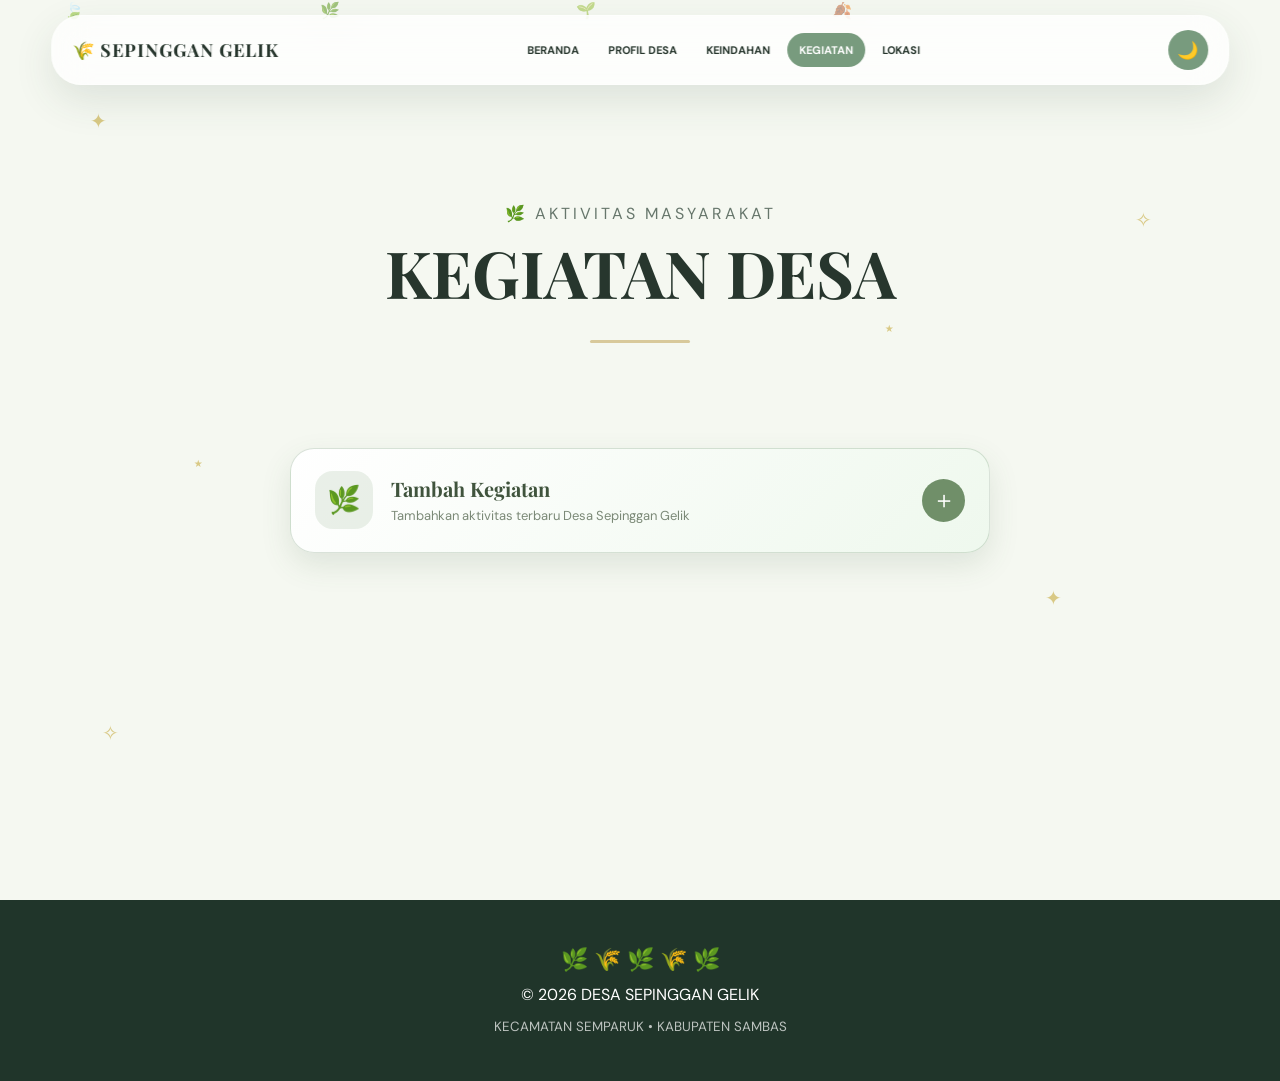
==== commit bd129e9f: "Update kegiatan.html" ====
--- a/kegiatan.html
+++ b/kegiatan.html
@@ -11,14 +11,13 @@
     <link rel="preconnect" href="https://fonts.googleapis.com">
     <link rel="preconnect" href="https://fonts.gstatic.com" crossorigin>
 
-    <link
-        href="https://fonts.googleapis.com/css2?family=DM+Sans:wght@400;500;600;700&family=Playfair+Display:wght@500;600;700&family=Parisienne&display=swap"
-        rel="stylesheet">
+    <link href="https://fonts.googleapis.com/css2?family=DM+Sans:wght@400;500;600;700&family=Playfair+Display:wght@500;600;700&display=swap"
+          rel="stylesheet">
 </head>
 
 <body>
 
-    <!-- BINTANG -->
+    <!-- DEKORASI -->
     <div class="stars">
         <span>✦</span>
         <span>✧</span>
@@ -28,7 +27,6 @@
         <span>⋆</span>
     </div>
 
-    <!-- DAUN MELAYANG -->
     <div class="floating-leaves">
         <span>🍃</span>
         <span>🌿</span>
@@ -36,6 +34,7 @@
         <span>🍂</span>
     </div>
 
+
     <!-- HEADER -->
     <header>
 
@@ -43,73 +42,45 @@
             🌾 <span>SEPINGGAN GELIK</span>
         </div>
 
-        <button
-            class="menu-toggle"
-            id="menuToggle">
+        <button class="menu-toggle" id="menuToggle">
             ☰
         </button>
 
         <nav id="navMenu">
-
-            <a href="index.html">
-                BERANDA
-            </a>
-
-            <a href="profil.html">
-                PROFIL DESA
-            </a>
-
-            <a href="keindahan.html">
-                KEINDAHAN
-            </a>
-
-            <a
-                href="kegiatan.html"
-                class="active">
-                KEGIATAN
-            </a>
-
-            <a href="lokasi.html">
-                LOKASI
-            </a>
-
+            <a href="index.html">BERANDA</a>
+            <a href="profil.html">PROFIL DESA</a>
+            <a href="keindahan.html">KEINDAHAN</a>
+            <a href="kegiatan.html" class="active">KEGIATAN</a>
+            <a href="lokasi.html">LOKASI</a>
         </nav>
 
-        <button
-            id="themeToggle"
-            class="theme-btn">
+        <button id="themeToggle" class="theme-btn">
             🌙
         </button>
 
     </header>
 
 
-    <!-- ISI HALAMAN -->
+    <!-- CONTENT -->
     <main class="page">
 
         <!-- JUDUL -->
         <section class="page-hero">
 
-            <p>
-                🌿 AKTIVITAS MASYARAKAT
-            </p>
-
-            <h1>
-                KEGIATAN DESA
-            </h1>
+            <p>🌿 AKTIVITAS MASYARAKAT</p>
+
+            <h1>KEGIATAN DESA</h1>
 
             <div class="line"></div>
 
         </section>
 
 
-        <!-- =========================
-             CARD TAMBAH KEGIATAN
-        ========================== -->
-
+        <!-- TOMBOL TAMBAH -->
         <section class="add-kegiatan-section">
 
             <button
+                type="button"
                 id="btnTambahKegiatan"
                 class="btn-tambah-kegiatan">
 
@@ -138,10 +109,7 @@
         </section>
 
 
-        <!-- =========================
-             FORM TAMBAH KEGIATAN
-        ========================== -->
-
+        <!-- FORM -->
         <section
             id="formKegiatan"
             class="form-kegiatan"
@@ -154,6 +122,7 @@
                 </span>
 
                 <div>
+
                     <h2>
                         Tambah Kegiatan Desa
                     </h2>
@@ -161,6 +130,7 @@
                     <p>
                         Isi informasi kegiatan yang ingin ditambahkan.
                     </p>
+
                 </div>
 
             </div>
@@ -258,7 +228,7 @@
                 </div>
 
 
-                <!-- TOMBOL -->
+                <!-- BUTTON -->
                 <div class="form-buttons">
 
                     <button
@@ -287,10 +257,7 @@
         </section>
 
 
-        <!-- =========================
-             DATA KEGIATAN
-        ========================== -->
-
+        <!-- DATA KEGIATAN -->
         <section
             class="activity-grid reveal"
             id="kegiatanContainer">
@@ -304,7 +271,7 @@
     </main>
 
 
-    <!-- MUSIK DESA -->
+    <!-- MUSIK -->
     <audio
         id="musikDesa"
         loop>
@@ -334,7 +301,6 @@
     </footer>
 
 
-    <!-- JAVASCRIPT -->
     <script src="script.js"></script>
 
 </body>
--- a/style.css
+++ b/style.css
@@ -789,8 +789,917 @@
         flex-direction: column;
         gap: 5px;
     }
+
+   /* =========================================
+   CARD TAMBAH KEGIATAN
+========================================= */
+
+.add-kegiatan-section {
+    width: 100%;
+    display: flex;
+    justify-content: center;
+    margin: 30px auto 35px;
+    padding: 0 20px;
+}
+
+.btn-tambah-kegiatan {
+    position: relative;
+    width: min(650px, 100%);
+    min-height: 105px;
+
+    display: flex;
+    align-items: center;
+    gap: 18px;
+
+    padding: 20px 24px;
+
+    border: 1px solid rgba(105, 140, 105, 0.25);
+    border-radius: 24px;
+
+    background:
+        linear-gradient(
+            135deg,
+            rgba(255, 255, 255, 0.96),
+            rgba(238, 248, 237, 0.92)
+        );
+
+    box-shadow:
+        0 12px 30px rgba(70, 100, 70, 0.12),
+        inset 0 1px 0 rgba(255,255,255,0.8);
+
+    cursor: pointer;
+
+    transition:
+        transform 0.3s ease,
+        box-shadow 0.3s ease,
+        border-color 0.3s ease;
+
+    text-align: left;
+
+    overflow: hidden;
+}
+
+/* dekorasi cahaya */
+.btn-tambah-kegiatan::before {
+    content: "";
+    position: absolute;
+
+    width: 140px;
+    height: 140px;
+
+    right: -50px;
+    top: -70px;
+
+    background: rgba(145, 180, 140, 0.18);
+
+    border-radius: 50%;
+
+    transition: 0.4s ease;
+}
+
+/* dekorasi kecil */
+.btn-tambah-kegiatan::after {
+    content: "✦";
+    position: absolute;
+
+    right: 80px;
+    top: 16px;
+
+    font-size: 16px;
+
+    opacity: 0.45;
+
+    transition: 0.3s ease;
+}
+
+
+/* HOVER */
+
+.btn-tambah-kegiatan:hover {
+    transform: translateY(-5px);
+
+    border-color: rgba(90, 130, 90, 0.4);
+
+    box-shadow:
+        0 18px 38px rgba(70, 100, 70, 0.18),
+        0 4px 12px rgba(70, 100, 70, 0.08);
+}
+
+.btn-tambah-kegiatan:hover::before {
+    transform: scale(1.25);
+}
+
+.btn-tambah-kegiatan:hover::after {
+    transform: rotate(20deg) scale(1.2);
+}
+
+
+/* ICON */
+
+.tambah-icon {
+    width: 58px;
+    height: 58px;
+
+    flex-shrink: 0;
+
+    display: flex;
+    align-items: center;
+    justify-content: center;
+
+    border-radius: 18px;
+
+    background: rgba(112, 151, 108, 0.13);
+
+    font-size: 27px;
+
+    transition: 0.3s ease;
+}
+
+.btn-tambah-kegiatan:hover .tambah-icon {
+    transform: rotate(-5deg) scale(1.08);
+
+    background: rgba(112, 151, 108, 0.20);
+}
+
+
+/* TEXT */
+
+.tambah-text {
+    position: relative;
+    z-index: 2;
+
+    display: flex;
+    flex-direction: column;
+
+    gap: 5px;
+
+    flex: 1;
+}
+
+.tambah-text strong {
+    font-family: "Playfair Display", serif;
+
+    font-size: 20px;
+
+    font-weight: 600;
+
+    color: #40543d;
+}
+
+.tambah-text small {
+    font-family: "DM Sans", sans-serif;
+
+    font-size: 13px;
+
+    color: #7b8977;
+
+    line-height: 1.4;
+}
+
+
+/* TANDA PLUS */
+
+.tambah-arrow {
+    position: relative;
+    z-index: 2;
+
+    width: 43px;
+    height: 43px;
+
+    display: flex;
+    align-items: center;
+    justify-content: center;
+
+    border-radius: 50%;
+
+    background: #708f69;
+
+    color: white;
+
+    font-size: 24px;
+
+    box-shadow: 0 7px 15px rgba(70, 100, 70, 0.18);
+
+    transition: 0.3s ease;
+}
+
+.btn-tambah-kegiatan:hover .tambah-arrow {
+    transform: rotate(90deg) scale(1.08);
+}
+
+
+/* =========================================
+   DARK MODE
+========================================= */
+
+body.dark-mode .btn-tambah-kegiatan {
+    background:
+        linear-gradient(
+            135deg,
+            rgba(34, 45, 35, 0.96),
+            rgba(43, 57, 44, 0.96)
+        );
+
+    border-color: rgba(160, 190, 155, 0.16);
+
+    box-shadow:
+        0 14px 35px rgba(0, 0, 0, 0.25);
+}
+
+body.dark-mode .tambah-icon {
+    background: rgba(150, 180, 145, 0.12);
+}
+
+body.dark-mode .tambah-text strong {
+    color: #e5f0e1;
+}
+
+body.dark-mode .tambah-text small {
+    color: #aebaaa;
+}
+
+body.dark-mode .btn-tambah-kegiatan:hover {
+    border-color: rgba(170, 200, 165, 0.3);
+}
+
+
+/* =========================================
+   HP
+========================================= */
+
+@media (max-width: 600px) {
+
+    .add-kegiatan-section {
+        margin: 25px auto 30px;
+        padding: 0 15px;
+    }
+
+    .btn-tambah-kegiatan {
+        min-height: 92px;
+
+        padding: 16px 17px;
+
+        gap: 13px;
+
+        border-radius: 21px;
+    }
+
+    .tambah-icon {
+        width: 50px;
+        height: 50px;
+
+        border-radius: 15px;
+
+        font-size: 23px;
+    }
+
+    .tambah-text strong {
+        font-size: 17px;
+    }
+
+    .tambah-text small {
+        font-size: 11px;
+    }
+
+    .tambah-arrow {
+        width: 38px;
+        height: 38px;
+
+        font-size: 21px;
+    }
+}
     section {
         padding:
             70px 5%;
     }
-}+}
+/* =====================================================
+   TAMBAH KEGIATAN
+===================================================== */
+
+.add-kegiatan-section {
+    position: relative;
+    z-index: 50;
+
+    width: 100%;
+
+    display: flex;
+    justify-content: center;
+
+    margin: 30px auto 35px;
+
+    padding: 0 20px;
+}
+
+
+/* BUTTON TAMBAH */
+
+.btn-tambah-kegiatan {
+    position: relative;
+    z-index: 51;
+
+    width: min(700px, 100%);
+    min-height: 105px;
+
+    display: flex;
+    align-items: center;
+
+    gap: 18px;
+
+    padding: 20px 24px;
+
+    border: 1px solid rgba(105, 140, 105, .25);
+
+    border-radius: 24px;
+
+    background:
+        linear-gradient(
+            135deg,
+            rgba(255,255,255,.97),
+            rgba(238,248,237,.97)
+        );
+
+    box-shadow:
+        0 12px 30px rgba(70,100,70,.13);
+
+    cursor: pointer;
+
+    text-align: left;
+
+    overflow: hidden;
+
+    appearance: none;
+
+    -webkit-appearance: none;
+
+    pointer-events: auto;
+
+    transition:
+        transform .3s ease,
+        box-shadow .3s ease;
+}
+
+
+.btn-tambah-kegiatan:hover {
+    transform: translateY(-5px);
+
+    box-shadow:
+        0 18px 38px rgba(70,100,70,.20);
+}
+
+
+.btn-tambah-kegiatan:active {
+    transform: scale(.98);
+}
+
+
+/* ICON */
+
+.tambah-icon {
+    position: relative;
+    z-index: 2;
+
+    width: 58px;
+    height: 58px;
+
+    flex-shrink: 0;
+
+    display: flex;
+    align-items: center;
+    justify-content: center;
+
+    border-radius: 18px;
+
+    background: rgba(112,151,108,.15);
+
+    font-size: 27px;
+
+    pointer-events: none;
+
+    transition: .3s;
+}
+
+
+.btn-tambah-kegiatan:hover .tambah-icon {
+    transform: scale(1.08) rotate(-5deg);
+}
+
+
+/* TEXT */
+
+.tambah-text {
+    position: relative;
+    z-index: 2;
+
+    flex: 1;
+
+    display: flex;
+    flex-direction: column;
+
+    gap: 5px;
+
+    pointer-events: none;
+}
+
+
+.tambah-text strong {
+    font-family: "Playfair Display", serif;
+
+    font-size: 20px;
+
+    color: #40543d;
+}
+
+
+.tambah-text small {
+    font-family: "DM Sans", sans-serif;
+
+    font-size: 13px;
+
+    color: #7b8977;
+
+    line-height: 1.4;
+}
+
+
+/* PLUS */
+
+.tambah-arrow {
+    position: relative;
+    z-index: 2;
+
+    width: 43px;
+    height: 43px;
+
+    flex-shrink: 0;
+
+    display: flex;
+    align-items: center;
+    justify-content: center;
+
+    border-radius: 50%;
+
+    background: #708f69;
+
+    color: white;
+
+    font-size: 24px;
+
+    pointer-events: none;
+
+    transition: .3s;
+}
+
+
+.btn-tambah-kegiatan:hover .tambah-arrow {
+    transform: rotate(90deg);
+}
+
+
+/* =====================================================
+   FORM KEGIATAN
+===================================================== */
+
+.form-kegiatan {
+    position: relative;
+    z-index: 100;
+
+    width: min(750px, calc(100% - 40px));
+
+    margin: 0 auto 45px;
+
+    padding: 30px;
+
+    background: var(--card, #ffffff);
+
+    border: 1px solid rgba(120,155,126,.25);
+
+    border-radius: 30px;
+
+    box-shadow:
+        0 18px 45px rgba(48,70,54,.15);
+
+    pointer-events: auto;
+
+    animation:
+        formMuncul .4s ease;
+}
+
+
+@keyframes formMuncul {
+
+    from {
+        opacity: 0;
+
+        transform:
+            translateY(-15px);
+    }
+
+    to {
+        opacity: 1;
+
+        transform:
+            translateY(0);
+    }
+
+}
+
+
+/* HEADER FORM */
+
+.form-header {
+    display: flex;
+    align-items: center;
+
+    gap: 15px;
+
+    margin-bottom: 25px;
+}
+
+
+.form-icon {
+    width: 55px;
+    height: 55px;
+
+    flex-shrink: 0;
+
+    display: flex;
+    align-items: center;
+    justify-content: center;
+
+    border-radius: 17px;
+
+    background: rgba(120,155,126,.15);
+
+    font-size: 25px;
+}
+
+
+.form-header h2 {
+    margin: 0;
+
+    font-family: "Playfair Display", serif;
+
+    font-size: 25px;
+
+    color: var(--text, #354234);
+}
+
+
+.form-header p {
+    margin: 5px 0 0;
+
+    font-family: "DM Sans", sans-serif;
+
+    font-size: 13px;
+
+    color: var(--muted, #788278);
+}
+
+
+/* =====================================================
+   INPUT
+===================================================== */
+
+.form-group {
+    margin-bottom: 18px;
+
+    position: relative;
+
+    z-index: 101;
+}
+
+
+.form-group label {
+    display: block;
+
+    margin-bottom: 8px;
+
+    font-family: "DM Sans", sans-serif;
+
+    font-size: 14px;
+
+    font-weight: 600;
+
+    color: var(--text, #354234);
+}
+
+
+.form-group input,
+.form-group textarea {
+    position: relative;
+
+    z-index: 102;
+
+    display: block;
+
+    width: 100%;
+
+    box-sizing: border-box;
+
+    padding: 14px 16px;
+
+    border: 1px solid rgba(120,155,126,.30);
+
+    border-radius: 15px;
+
+    outline: none;
+
+    background: #ffffff;
+
+    color: #354234;
+
+    font-family: "DM Sans", sans-serif;
+
+    font-size: 14px;
+
+    pointer-events: auto;
+
+    user-select: text;
+
+    -webkit-user-select: text;
+
+    cursor: text;
+
+    transition:
+        border-color .3s,
+        box-shadow .3s,
+        background .3s;
+}
+
+
+.form-group textarea {
+    resize: vertical;
+
+    min-height: 110px;
+}
+
+
+.form-group input:focus,
+.form-group textarea:focus {
+    border-color: #708f69;
+
+    box-shadow:
+        0 0 0 4px rgba(120,155,126,.12);
+
+    background: #ffffff;
+}
+
+
+.form-group input::placeholder,
+.form-group textarea::placeholder {
+    color: #9aa69c;
+}
+
+
+/* INFO GAMBAR */
+
+.input-info {
+    display: block;
+
+    margin-top: 7px;
+
+    font-family: "DM Sans", sans-serif;
+
+    font-size: 11px;
+
+    color: var(--muted, #788278);
+}
+
+
+/* =====================================================
+   BUTTON FORM
+===================================================== */
+
+.form-buttons {
+    position: relative;
+
+    z-index: 103;
+
+    display: flex;
+
+    gap: 12px;
+
+    margin-top: 25px;
+}
+
+
+.btn-simpan,
+.btn-batal {
+    border: none;
+
+    padding: 13px 20px;
+
+    border-radius: 15px;
+
+    font-family: "DM Sans", sans-serif;
+
+    font-weight: 600;
+
+    cursor: pointer;
+
+    pointer-events: auto;
+
+    transition: .3s;
+}
+
+
+.btn-simpan {
+    flex: 1;
+
+    background: #708f69;
+
+    color: white;
+
+    box-shadow:
+        0 8px 20px rgba(70,100,70,.15);
+}
+
+
+.btn-simpan:hover {
+    transform: translateY(-2px);
+
+    filter: brightness(1.05);
+}
+
+
+.btn-simpan:disabled {
+    opacity: .6;
+
+    cursor: wait;
+
+    transform: none;
+}
+
+
+.btn-batal {
+    background: rgba(120,155,126,.12);
+
+    color: var(--text, #354234);
+}
+
+
+.btn-batal:hover {
+    background: rgba(120,155,126,.20);
+}
+
+
+/* =====================================================
+   DARK MODE
+===================================================== */
+
+body.dark .btn-tambah-kegiatan {
+    background:
+        linear-gradient(
+            135deg,
+            rgba(34,45,35,.97),
+            rgba(43,57,44,.97)
+        );
+
+    border-color:
+        rgba(160,190,155,.18);
+}
+
+
+body.dark .tambah-text strong {
+    color: #e5f0e1;
+}
+
+
+body.dark .tambah-text small {
+    color: #aebaaa;
+}
+
+
+body.dark .form-kegiatan {
+    background: #202d23;
+}
+
+
+body.dark .form-header h2 {
+    color: #e5f0e1;
+}
+
+
+body.dark .form-group label {
+    color: #dce8da;
+}
+
+
+body.dark .form-group input,
+body.dark .form-group textarea {
+    background: #18251c;
+
+    color: #eef5ed;
+
+    border-color:
+        rgba(160,190,155,.20);
+}
+
+
+body.dark .form-group input:focus,
+body.dark .form-group textarea:focus {
+    background: #18251c;
+
+    border-color: #8daa87;
+}
+
+
+body.dark .form-group input::placeholder,
+body.dark .form-group textarea::placeholder {
+    color: #7e8d80;
+}
+
+
+body.dark .btn-batal {
+    color: #e5f0e1;
+}
+
+
+/* =====================================================
+   MOBILE
+===================================================== */
+
+@media (max-width: 600px) {
+
+    .add-kegiatan-section {
+        padding: 0 15px;
+
+        margin-top: 20px;
+    }
+
+
+    .btn-tambah-kegiatan {
+        min-height: 92px;
+
+        padding: 16px;
+
+        gap: 12px;
+
+        border-radius: 21px;
+    }
+
+
+    .tambah-icon {
+        width: 50px;
+        height: 50px;
+
+        border-radius: 15px;
+
+        font-size: 23px;
+    }
+
+
+    .tambah-text strong {
+        font-size: 17px;
+    }
+
+
+    .tambah-text small {
+        font-size: 11px;
+    }
+
+
+    .tambah-arrow {
+        width: 38px;
+        height: 38px;
+
+        font-size: 21px;
+    }
+
+
+    .form-kegiatan {
+        width: calc(100% - 30px);
+
+        padding: 22px 18px;
+
+        border-radius: 24px;
+    }
+
+
+    .form-header {
+        align-items: flex-start;
+    }
+
+
+    .form-header h2 {
+        font-size: 21px;
+    }
+
+
+    .form-header p {
+        font-size: 12px;
+    }
+
+
+    .form-buttons {
+        flex-direction: column;
+    }
+
+
+    .btn-simpan,
+    .btn-batal {
+        width: 100%;
+    }
+
+}
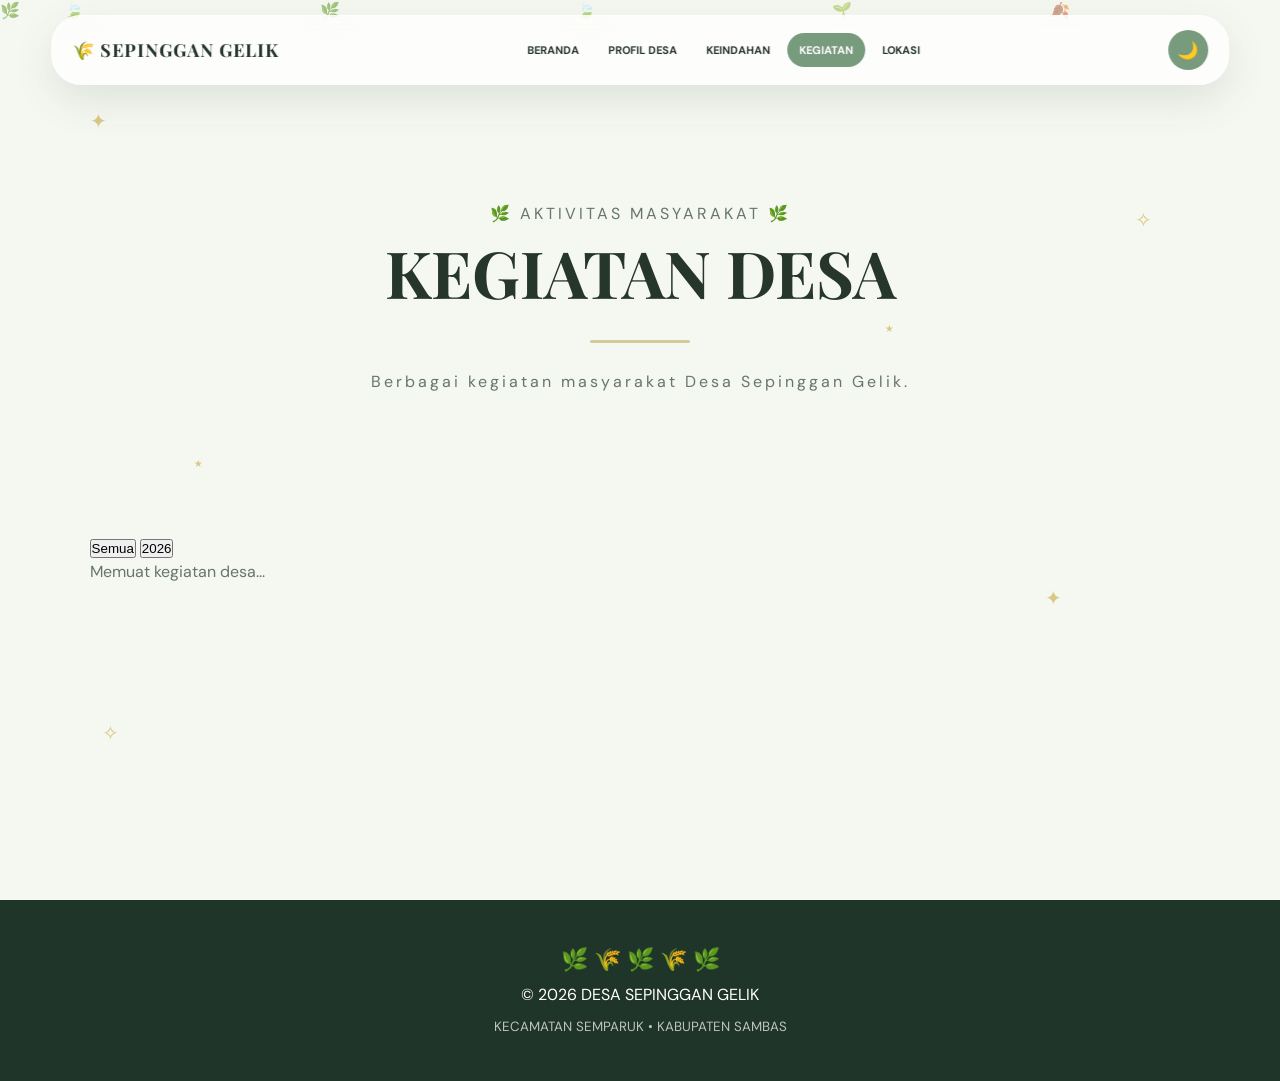
==== commit 6820a3e1: "Update kegiatan.html" ====
--- a/kegiatan.html
+++ b/kegiatan.html
@@ -3,21 +3,15 @@
 <head>
     <meta charset="UTF-8">
     <meta name="viewport" content="width=device-width, initial-scale=1.0">
-
-    <title>KEGIATAN | SEPINGGAN GELIK</title>
-
-    <link rel="stylesheet" href="style.css">
-
+    <title>Kegiatan Desa | SEPINGGAN GELIK</title>
+    <link rel="stylesheet" href="./style.css">
     <link rel="preconnect" href="https://fonts.googleapis.com">
     <link rel="preconnect" href="https://fonts.gstatic.com" crossorigin>
-
-    <link href="https://fonts.googleapis.com/css2?family=DM+Sans:wght@400;500;600;700&family=Playfair+Display:wght@500;600;700&display=swap"
-          rel="stylesheet">
+    <link
+        href="https://fonts.googleapis.com/css2?family=DM+Sans:wght@400;500;600;700&family=Playfair+Display:wght@500;600;700&family=Parisienne&display=swap"
+        rel="stylesheet">
 </head>
-
 <body>
-
-    <!-- DEKORASI -->
     <div class="stars">
         <span>✦</span>
         <span>✧</span>
@@ -26,282 +20,111 @@
         <span>✧</span>
         <span>⋆</span>
     </div>
-
     <div class="floating-leaves">
         <span>🍃</span>
         <span>🌿</span>
+        <span>🍃</span>
         <span>🌱</span>
         <span>🍂</span>
+        <span>🌿</span>
     </div>
-
-
     <!-- HEADER -->
     <header>
-
         <div class="logo">
             🌾 <span>SEPINGGAN GELIK</span>
         </div>
-
-        <button class="menu-toggle" id="menuToggle">
+        <button
+            class="menu-toggle"
+            id="menuToggle">
             ☰
         </button>
-
         <nav id="navMenu">
-            <a href="index.html">BERANDA</a>
-            <a href="profil.html">PROFIL DESA</a>
-            <a href="keindahan.html">KEINDAHAN</a>
-            <a href="kegiatan.html" class="active">KEGIATAN</a>
-            <a href="lokasi.html">LOKASI</a>
+            <a href="./index.html">
+                BERANDA
+            </a>
+            <a href="./profil.html">
+                PROFIL DESA
+            </a>
+            <a href="./keindahan.html">
+                KEINDAHAN
+            </a>
+            <a
+                href="./kegiatan.html"
+                class="active">
+                KEGIATAN
+            </a>
+            <a href="./lokasi.html">
+                LOKASI
+            </a>
         </nav>
-
-        <button id="themeToggle" class="theme-btn">
+        <button
+            id="themeToggle"
+            class="theme-btn">
             🌙
         </button>
-
     </header>
-
-
-    <!-- CONTENT -->
+    <!-- MAIN -->
     <main class="page">
-
-        <!-- JUDUL -->
         <section class="page-hero">
-
-            <p>🌿 AKTIVITAS MASYARAKAT</p>
-
-            <h1>KEGIATAN DESA</h1>
-
+            <p>
+                🌿 AKTIVITAS MASYARAKAT 🌿
+            </p>
+            <h1>
+                KEGIATAN DESA
+            </h1>
             <div class="line"></div>
-
+            <p>
+                Berbagai kegiatan masyarakat Desa
+                Sepinggan Gelik.
+            </p>
         </section>
-
-
-        <!-- TOMBOL TAMBAH -->
-        <section class="add-kegiatan-section">
-
-            <button
-                type="button"
-                id="btnTambahKegiatan"
-                class="btn-tambah-kegiatan">
-
-                <span class="tambah-icon">
-                    🌿
-                </span>
-
-                <span class="tambah-text">
-
-                    <strong>
-                        Tambah Kegiatan
-                    </strong>
-
-                    <small>
-                        Tambahkan aktivitas terbaru Desa Sepinggan Gelik
-                    </small>
-
-                </span>
-
-                <span class="tambah-arrow">
-                    ＋
-                </span>
-
-            </button>
-
+        <!-- FILTER -->
+        <section class="activity-section reveal">
+            <div class="activity-filter">
+                <button
+                    class="filter-btn active"
+                    data-filter="all">
+                    Semua
+                </button>
+                <button
+                    class="filter-btn"
+                    data-filter="2026">
+                    2026
+                </button>
+            </div>
+            <!-- CONTAINER KEGIATAN -->
+            <div
+                id="activityContainer"
+                class="activity-container">
+                <div class="loading">
+                    <div class="loader"></div>
+                    <p>
+                        Memuat kegiatan desa...
+                    </p>
+                </div>
+            </div>
         </section>
-
-
-        <!-- FORM -->
-        <section
-            id="formKegiatan"
-            class="form-kegiatan"
-            style="display: none;">
-
-            <div class="form-header">
-
-                <span class="form-icon">
-                    🌾
-                </span>
-
-                <div>
-
-                    <h2>
-                        Tambah Kegiatan Desa
-                    </h2>
-
-                    <p>
-                        Isi informasi kegiatan yang ingin ditambahkan.
-                    </p>
-
-                </div>
-
-            </div>
-
-
-            <form id="kegiatanForm">
-
-                <!-- JUDUL -->
-                <div class="form-group">
-
-                    <label for="judul">
-                        Judul Kegiatan
-                    </label>
-
-                    <input
-                        type="text"
-                        id="judul"
-                        name="judul"
-                        placeholder="Contoh: Gotong Royong"
-                        autocomplete="off"
-                        required>
-
-                </div>
-
-
-                <!-- DESKRIPSI -->
-                <div class="form-group">
-
-                    <label for="deskripsi">
-                        Deskripsi
-                    </label>
-
-                    <textarea
-                        id="deskripsi"
-                        name="deskripsi"
-                        rows="4"
-                        placeholder="Tuliskan deskripsi kegiatan..."
-                        required></textarea>
-
-                </div>
-
-
-                <!-- TANGGAL -->
-                <div class="form-group">
-
-                    <label for="tanggal">
-                        Tanggal Kegiatan
-                    </label>
-
-                    <input
-                        type="date"
-                        id="tanggal"
-                        name="tanggal"
-                        required>
-
-                </div>
-
-
-                <!-- LOKASI -->
-                <div class="form-group">
-
-                    <label for="lokasi">
-                        Lokasi
-                    </label>
-
-                    <input
-                        type="text"
-                        id="lokasi"
-                        name="lokasi"
-                        placeholder="Contoh: Desa Sepinggan Gelik"
-                        autocomplete="off"
-                        required>
-
-                </div>
-
-
-                <!-- GAMBAR -->
-                <div class="form-group">
-
-                    <label for="gambar">
-                        Nama Gambar
-                    </label>
-
-                    <input
-                        type="text"
-                        id="gambar"
-                        name="gambar"
-                        placeholder="Contoh: sd.jpg"
-                        autocomplete="off">
-
-                    <small class="input-info">
-                        📷 Masukkan nama file gambar yang sudah ada di website.
-                    </small>
-
-                </div>
-
-
-                <!-- BUTTON -->
-                <div class="form-buttons">
-
-                    <button
-                        type="submit"
-                        class="btn-simpan"
-                        id="btnSimpan">
-
-                        💾 Simpan Kegiatan
-
-                    </button>
-
-
-                    <button
-                        type="button"
-                        id="btnBatal"
-                        class="btn-batal">
-
-                        Batal
-
-                    </button>
-
-                </div>
-
-            </form>
-
-        </section>
-
-
-        <!-- DATA KEGIATAN -->
-        <section
-            class="activity-grid reveal"
-            id="kegiatanContainer">
-
-            <p>
-                Memuat kegiatan desa...
-            </p>
-
-        </section>
-
     </main>
-
-
     <!-- MUSIK -->
     <audio
         id="musikDesa"
         loop>
-
         <source
-            src="lagu-desa.mp3"
+            src="./lagu-desa.mp3"
             type="audio/mpeg">
-
     </audio>
-
-
     <!-- FOOTER -->
     <footer>
-
         <div class="footer-decoration">
             🌿 🌾 🌿 🌾 🌿
         </div>
-
         <p>
-            ©️ 2026 DESA SEPINGGAN GELIK
+            © 2026 DESA SEPINGGAN GELIK
         </p>
-
         <small>
             KECAMATAN SEMPARUK • KABUPATEN SAMBAS
         </small>
-
     </footer>
-
-
-    <script src="script.js"></script>
-
+    <script src="./script.js"></script>
 </body>
 </html>
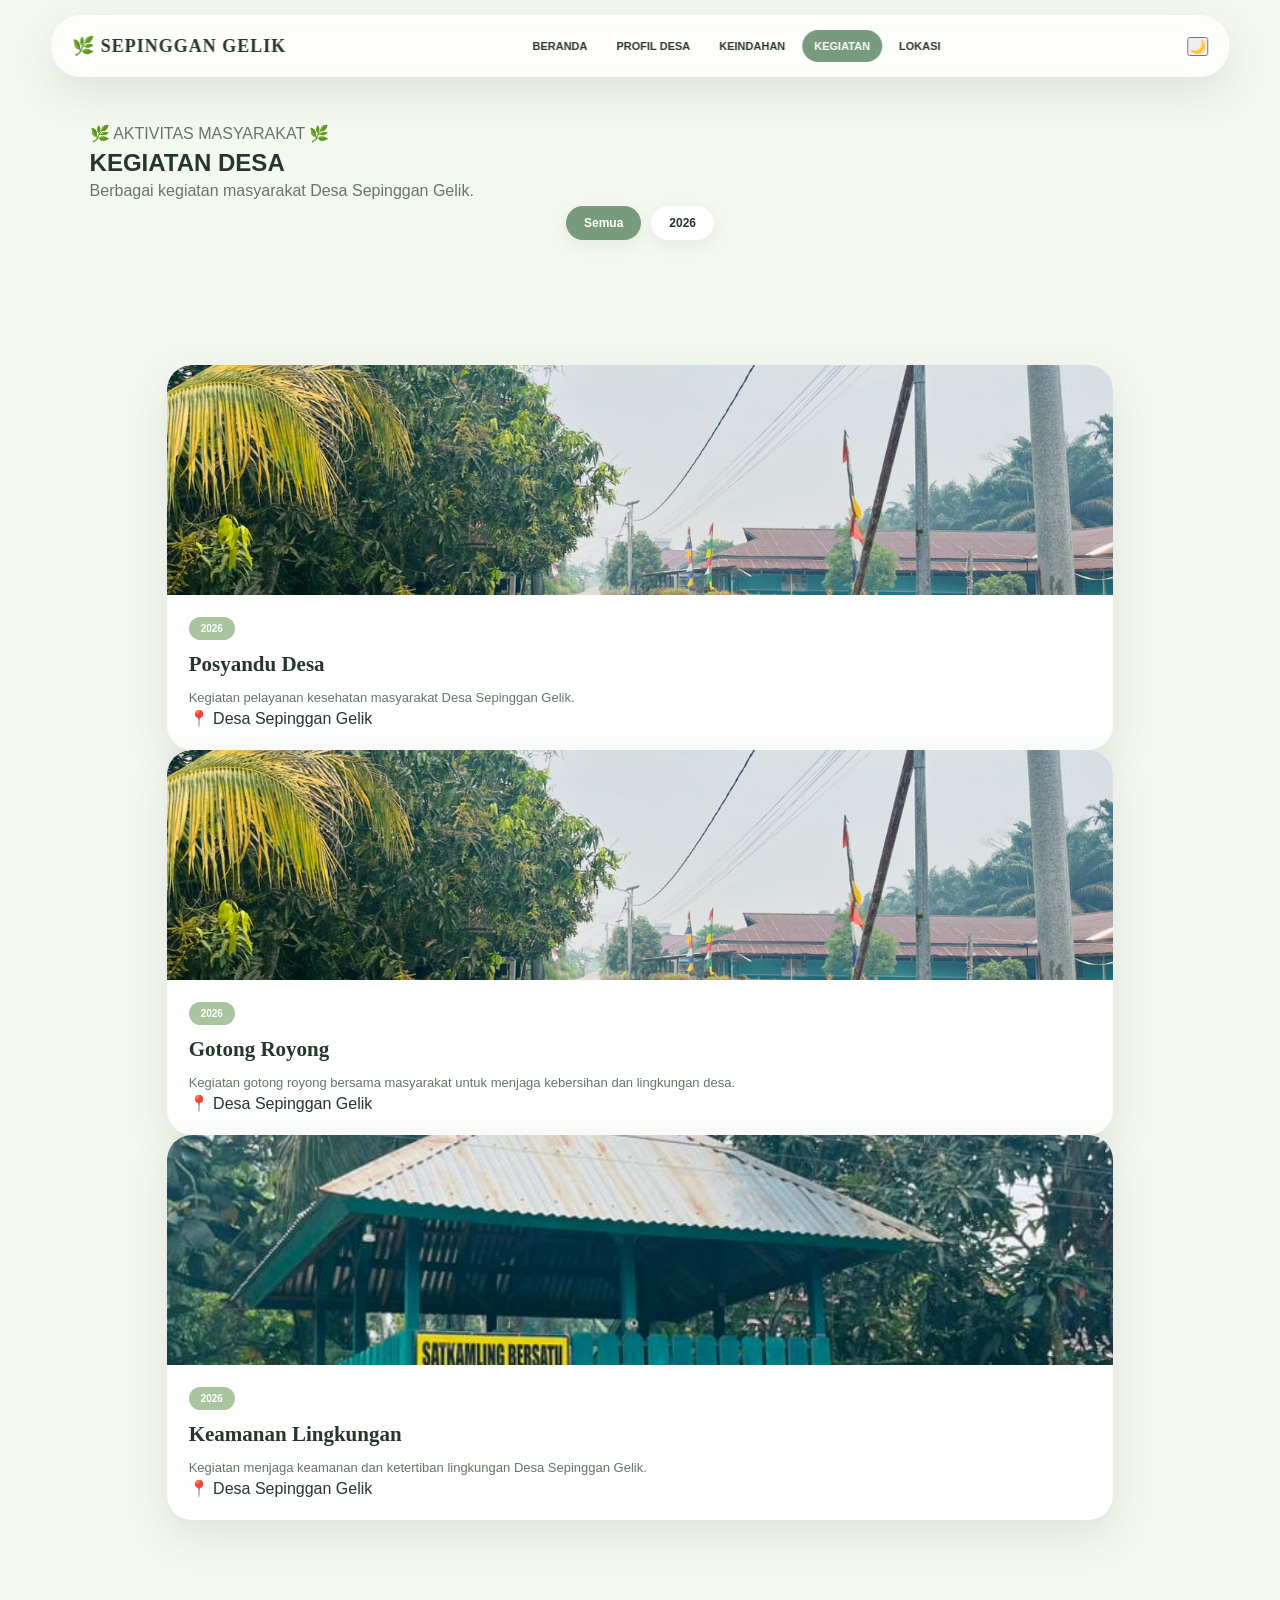
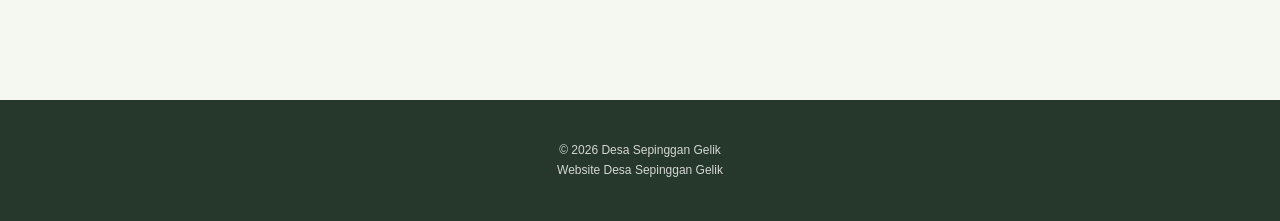
==== commit ce31f79b: "Update kegiatan.html" ====
--- a/kegiatan.html
+++ b/kegiatan.html
@@ -1,130 +1,303 @@
 <!DOCTYPE html>
 <html lang="id">
+
 <head>
     <meta charset="UTF-8">
     <meta name="viewport" content="width=device-width, initial-scale=1.0">
-    <title>Kegiatan Desa | SEPINGGAN GELIK</title>
+
+    <title>Kegiatan Desa | Sepinggan Gelik</title>
+
     <link rel="stylesheet" href="./style.css">
+
     <link rel="preconnect" href="https://fonts.googleapis.com">
     <link rel="preconnect" href="https://fonts.gstatic.com" crossorigin>
+
     <link
-        href="https://fonts.googleapis.com/css2?family=DM+Sans:wght@400;500;600;700&family=Playfair+Display:wght@500;600;700&family=Parisienne&display=swap"
+        href="https://fonts.googleapis.com/css2?family=Cormorant+Garamond:wght@400;500;600;700&family=Montserrat:wght@300;400;500;600&display=swap"
         rel="stylesheet">
 </head>
+
 <body>
-    <div class="stars">
-        <span>✦</span>
-        <span>✧</span>
-        <span>⋆</span>
-        <span>✦</span>
-        <span>✧</span>
-        <span>⋆</span>
-    </div>
-    <div class="floating-leaves">
-        <span>🍃</span>
-        <span>🌿</span>
-        <span>🍃</span>
-        <span>🌱</span>
-        <span>🍂</span>
-        <span>🌿</span>
-    </div>
+
     <!-- HEADER -->
-    <header>
+    <header class="navbar">
+
         <div class="logo">
-            🌾 <span>SEPINGGAN GELIK</span>
+            🌿 SEPINGGAN GELIK
         </div>
-        <button
-            class="menu-toggle"
-            id="menuToggle">
+
+        <nav id="navMenu">
+            <a href="./index.html">BERANDA</a>
+            <a href="./profil.html">PROFIL DESA</a>
+            <a href="./keindahan.html">KEINDAHAN</a>
+            <a href="./kegiatan.html" class="active">KEGIATAN</a>
+            <a href="./lokasi.html">LOKASI</a>
+        </nav>
+
+        <button id="themeToggle" class="theme-toggle">
+            🌙
+        </button>
+
+        <button id="menuToggle" class="menu-toggle">
             ☰
         </button>
-        <nav id="navMenu">
-            <a href="./index.html">
-                BERANDA
-            </a>
-            <a href="./profil.html">
-                PROFIL DESA
-            </a>
-            <a href="./keindahan.html">
-                KEINDAHAN
-            </a>
-            <a
-                href="./kegiatan.html"
-                class="active">
-                KEGIATAN
-            </a>
-            <a href="./lokasi.html">
-                LOKASI
-            </a>
-        </nav>
-        <button
-            id="themeToggle"
-            class="theme-btn">
-            🌙
-        </button>
+
     </header>
+
+
     <!-- MAIN -->
-    <main class="page">
-        <section class="page-hero">
-            <p>
-                🌿 AKTIVITAS MASYARAKAT 🌿
-            </p>
-            <h1>
-                KEGIATAN DESA
-            </h1>
-            <div class="line"></div>
-            <p>
-                Berbagai kegiatan masyarakat Desa
-                Sepinggan Gelik.
-            </p>
-        </section>
-        <!-- FILTER -->
-        <section class="activity-section reveal">
+    <main>
+
+        <!-- JUDUL -->
+        <section class="page">
+
+            <div class="section-title">
+
+                <p class="eyebrow">
+                    🌿 AKTIVITAS MASYARAKAT 🌿
+                </p>
+
+                <h1>KEGIATAN DESA</h1>
+
+                <div class="title-line"></div>
+
+                <p>
+                    Berbagai kegiatan masyarakat Desa Sepinggan Gelik.
+                </p>
+
+            </div>
+
+
+            <!-- FILTER -->
             <div class="activity-filter">
-                <button
-                    class="filter-btn active"
-                    data-filter="all">
+
+                <button class="filter-btn active">
                     Semua
                 </button>
-                <button
-                    class="filter-btn"
-                    data-filter="2026">
+
+                <button class="filter-btn">
                     2026
                 </button>
+
             </div>
-            <!-- CONTAINER KEGIATAN -->
-            <div
-                id="activityContainer"
-                class="activity-container">
-                <div class="loading">
-                    <div class="loader"></div>
-                    <p>
-                        Memuat kegiatan desa...
-                    </p>
-                </div>
-            </div>
+
+
+            <!-- KEGIATAN -->
+            <section class="activity-grid">
+
+                <!-- KEGIATAN 1 -->
+                <article class="activity-card">
+
+                    <img
+                        src="./masyarakat.jpg"
+                        alt="Kegiatan Posyandu"
+                        onerror="this.src='./masyarakat.jpg'"
+                    >
+
+                    <div class="activity-content">
+
+                        <span class="activity-date">
+                            2026
+                        </span>
+
+                        <h3>
+                            Posyandu Desa
+                        </h3>
+
+                        <p>
+                            Kegiatan pelayanan kesehatan masyarakat
+                            Desa Sepinggan Gelik.
+                        </p>
+
+                        <span class="activity-location">
+                            📍 Desa Sepinggan Gelik
+                        </span>
+
+                    </div>
+
+                </article>
+
+
+                <!-- KEGIATAN 2 -->
+                <article class="activity-card">
+
+                    <img
+                        src="./masyarakat.jpg"
+                        alt="Kegiatan Gotong Royong"
+                        onerror="this.src='./masyarakat.jpg'"
+                    >
+
+                    <div class="activity-content">
+
+                        <span class="activity-date">
+                            2026
+                        </span>
+
+                        <h3>
+                            Gotong Royong
+                        </h3>
+
+                        <p>
+                            Kegiatan gotong royong bersama masyarakat
+                            untuk menjaga kebersihan dan lingkungan desa.
+                        </p>
+
+                        <span class="activity-location">
+                            📍 Desa Sepinggan Gelik
+                        </span>
+
+                    </div>
+
+                </article>
+
+
+                <!-- KEGIATAN 3 -->
+                <article class="activity-card">
+
+                    <img
+                        src="./poskamling.jpg"
+                        alt="Keamanan Lingkungan"
+                        onerror="this.src='./poskamling.jpg'"
+                    >
+
+                    <div class="activity-content">
+
+                        <span class="activity-date">
+                            2026
+                        </span>
+
+                        <h3>
+                            Keamanan Lingkungan
+                        </h3>
+
+                        <p>
+                            Kegiatan menjaga keamanan dan ketertiban
+                            lingkungan Desa Sepinggan Gelik.
+                        </p>
+
+                        <span class="activity-location">
+                            📍 Desa Sepinggan Gelik
+                        </span>
+
+                    </div>
+
+                </article>
+
+            </section>
+
         </section>
+
     </main>
-    <!-- MUSIK -->
-    <audio
-        id="musikDesa"
-        loop>
-        <source
-            src="./lagu-desa.mp3"
-            type="audio/mpeg">
-    </audio>
+
+
     <!-- FOOTER -->
     <footer>
-        <div class="footer-decoration">
-            🌿 🌾 🌿 🌾 🌿
-        </div>
+
         <p>
-            © 2026 DESA SEPINGGAN GELIK
+            © 2026 Desa Sepinggan Gelik
         </p>
-        <small>
-            KECAMATAN SEMPARUK • KABUPATEN SAMBAS
-        </small>
+
+        <p>
+            Website Desa Sepinggan Gelik
+        </p>
+
     </footer>
-    <script src="./script.js"></script>
+
+
+    <!-- MUSIK -->
+    <audio id="musikDesa" loop>
+        <source src="./lagu-desa.mp3" type="audio/mpeg">
+    </audio>
+
+
+    <!-- SCRIPT KHUSUS HALAMAN KEGIATAN -->
+    <script>
+
+        // ================================
+        // DARK MODE
+        // ================================
+
+        const themeToggle = document.getElementById("themeToggle");
+
+        if (localStorage.getItem("theme") === "dark") {
+            document.body.classList.add("dark-mode");
+            themeToggle.textContent = "☀️";
+        }
+
+        themeToggle.addEventListener("click", function () {
+
+            document.body.classList.toggle("dark-mode");
+
+            if (document.body.classList.contains("dark-mode")) {
+                localStorage.setItem("theme", "dark");
+                themeToggle.textContent = "☀️";
+            } else {
+                localStorage.setItem("theme", "light");
+                themeToggle.textContent = "🌙";
+            }
+
+        });
+
+
+        // ================================
+        // MENU MOBILE
+        // ================================
+
+        const menuToggle = document.getElementById("menuToggle");
+        const navMenu = document.getElementById("navMenu");
+
+        if (menuToggle) {
+
+            menuToggle.addEventListener("click", function () {
+
+                navMenu.classList.toggle("show");
+
+            });
+
+        }
+
+
+        // ================================
+        // FILTER
+        // ================================
+
+        const filterButtons =
+            document.querySelectorAll(".filter-btn");
+
+        filterButtons.forEach(function (button) {
+
+            button.addEventListener("click", function () {
+
+                filterButtons.forEach(function (btn) {
+                    btn.classList.remove("active");
+                });
+
+                button.classList.add("active");
+
+            });
+
+        });
+
+
+        // ================================
+        // MUSIK DESA
+        // ================================
+
+        const musik =
+            document.getElementById("musikDesa");
+
+        document.addEventListener("click", function () {
+
+            if (musik && musik.paused) {
+
+                musik.play().catch(function () {});
+
+            }
+
+        }, { once: true });
+
+    </script>
+
 </body>
+
 </html>
--- a/style.css
+++ b/style.css
@@ -13,6 +13,8 @@
     --shadow:
         0 15px 40px rgba(48,70,54,.12);
 }
+
+
 /* =====================================================
    DARK MODE
 ===================================================== */
@@ -28,6 +30,8 @@
     --shadow:
         0 15px 40px rgba(0,0,0,.4);
 }
+
+
 /* =====================================================
    RESET
 ===================================================== */
@@ -36,9 +40,11 @@
     padding: 0;
     box-sizing: border-box;
 }
+
 html {
     scroll-behavior: smooth;
 }
+
 body {
     background: var(--bg);
     color: var(--text);
@@ -48,6 +54,8 @@
         background .4s ease,
         color .4s ease;
 }
+
+
 /* =====================================================
    HEADER
 ===================================================== */
@@ -71,6 +79,7 @@
     box-shadow: var(--shadow);
     z-index: 999;
 }
+
 .logo {
     font-family:
         "Playfair Display",
@@ -79,10 +88,12 @@
     font-size: 18px;
     letter-spacing: 1px;
 }
+
 nav {
     display: flex;
     gap: 5px;
 }
+
 nav a {
     color: var(--text);
     text-decoration: none;
@@ -92,11 +103,13 @@
     border-radius: 20px;
     transition: .3s;
 }
+
 nav a:hover,
 nav a.active {
     background: var(--primary);
     color: white;
 }
+
 .theme-btn,
 .menu-toggle {
     border: none;
@@ -108,9 +121,12 @@
     cursor: pointer;
     font-size: 17px;
 }
+
 .menu-toggle {
     display: none;
 }
+
+
 /* =====================================================
    BINTANG
 ===================================================== */
@@ -123,38 +139,47 @@
     animation:
         twinkle 2s infinite alternate;
 }
+
 .stars span:nth-child(1) {
     top: 12%;
     left: 7%;
 }
+
 .stars span:nth-child(2) {
     top: 23%;
     right: 10%;
 }
+
 .stars span:nth-child(3) {
     top: 50%;
     left: 15%;
 }
+
 .stars span:nth-child(4) {
     top: 65%;
     right: 17%;
 }
+
 .stars span:nth-child(5) {
     top: 80%;
     left: 8%;
 }
+
 .stars span:nth-child(6) {
     top: 35%;
     right: 30%;
 }
+
 .stars span:nth-child(7) {
     top: 75%;
     right: 8%;
 }
+
 .stars span:nth-child(8) {
     top: 45%;
     left: 45%;
 }
+
 @keyframes twinkle {
     from {
         opacity: .2;
@@ -162,6 +187,7 @@
             scale(.7)
             rotate(0deg);
     }
+
     to {
         opacity: 1;
         transform:
@@ -169,6 +195,8 @@
             rotate(20deg);
     }
 }
+
+
 /* =====================================================
    DAUN
 ===================================================== */
@@ -180,26 +208,32 @@
         floatLeaf 9s linear infinite;
     opacity: .55;
 }
+
 .floating-leaves span:nth-child(1) {
     left: 5%;
     animation-delay: 0s;
 }
+
 .floating-leaves span:nth-child(2) {
     left: 25%;
     animation-delay: 2s;
 }
+
 .floating-leaves span:nth-child(3) {
     left: 45%;
     animation-delay: 4s;
 }
+
 .floating-leaves span:nth-child(4) {
     left: 65%;
     animation-delay: 1s;
 }
+
 .floating-leaves span:nth-child(5) {
     left: 82%;
     animation-delay: 3s;
 }
+
 @keyframes floatLeaf {
     0% {
         top: -10%;
@@ -207,11 +241,13 @@
             translateX(0)
             rotate(0deg);
     }
+
     50% {
         transform:
             translateX(70px)
             rotate(180deg);
     }
+
     100% {
         top: 110%;
         transform:
@@ -224,550 +260,1296 @@
 ===================================================== */
 .hero {
     min-height: 100vh;
+    padding: 150px 7% 100px;
+    display: flex;
+    align-items: center;
+    justify-content: center;
     position: relative;
-    display: flex;
-    justify-content: center;
-    align-items: center;
-    text-align: center;
     overflow: hidden;
     background:
-        radial-gradient(
-            circle at 50% 30%,
-            rgba(255,255,255,.7),
-            transparent 35%
-        ),
         linear-gradient(
-            180deg,
-            #c9dfd0,
-            #e8efdf 60%,
-            #b8cfb2
+            135deg,
+            #edf5e9 0%,
+            #dcebd8 50%,
+            #c9dec5 100%
         );
 }
+
 body.dark .hero {
     background:
-        radial-gradient(
-            circle at 50% 25%,
-            rgba(132,164,132,.2),
-            transparent 30%
-        ),
         linear-gradient(
-            180deg,
-            #15241c,
-            #18281f 60%,
-            #24382b
+            135deg,
+            #142319 0%,
+            #1b3021 50%,
+            #203b29 100%
         );
 }
+
 .hero-content {
-    max-width: 850px;
-    padding:
-        130px 25px 80px;
+    width: 100%;
+    max-width: 900px;
+    text-align: center;
     position: relative;
     z-index: 5;
 }
+
 .welcome {
-    font-size: 13px;
-    letter-spacing: 4px;
-    margin-bottom: 20px;
-}
+    display: inline-block;
+    margin-bottom: 15px;
+    padding: 8px 18px;
+    border-radius: 30px;
+    background: rgba(255,255,255,.6);
+    color: var(--primary);
+    font-size: 12px;
+    font-weight: 700;
+    letter-spacing: 1px;
+    backdrop-filter: blur(8px);
+}
+
 .hero h1 {
     font-family:
         "Playfair Display",
         serif;
-    font-size:
-        clamp(42px, 8vw, 90px);
-    line-height: 1;
-    letter-spacing: 2px;
-}
+    font-size: clamp(45px, 8vw, 90px);
+    line-height: 1.05;
+    color: var(--text);
+    margin-bottom: 20px;
+}
+
 .line {
-    width: 100px;
-    height: 3px;
-    margin: 25px auto;
-    background: var(--accent);
+    width: 80px;
+    height: 4px;
+    margin: 0 auto 25px;
     border-radius: 10px;
-}
+    background: var(--primary);
+}
+
 .hero-description {
-    max-width: 600px;
+    max-width: 650px;
     margin: auto;
+    color: var(--muted);
+    font-size: 16px;
     line-height: 1.8;
-    color: var(--muted);
-}
+}
+
 .buttons {
     display: flex;
     justify-content: center;
-    gap: 15px;
+    align-items: center;
+    gap: 12px;
     margin-top: 30px;
     flex-wrap: wrap;
 }
+
 .btn {
-    display: inline-block;
-    border: none;
+    display: inline-flex;
+    align-items: center;
+    justify-content: center;
+    padding: 13px 24px;
+    border-radius: 30px;
     text-decoration: none;
-    padding: 14px 25px;
-    border-radius: 30px;
+    font-size: 13px;
+    font-weight: 700;
+    transition: .3s;
+    border: 1px solid transparent;
+}
+
+.btn-primary {
     background: var(--primary);
     color: white;
-    font-weight: 700;
-    cursor: pointer;
     box-shadow:
-        0 8px 25px rgba(50,80,55,.2);
-    transition: .3s;
-}
-.btn:hover {
-    transform: translateY(-5px);
-}
+        0 8px 20px rgba(78,110,83,.2);
+}
+
+.btn-primary:hover {
+    transform: translateY(-3px);
+}
+
+.btn-secondary {
+    background: rgba(255,255,255,.55);
+    color: var(--text);
+    border-color: rgba(120,155,126,.35);
+}
+
+.btn-secondary:hover {
+    background: var(--primary);
+    color: white;
+}
+
+
 /* =====================================================
    MATAHARI
 ===================================================== */
 .sun {
     position: absolute;
-    width: 150px;
-    height: 150px;
+    width: 90px;
+    height: 90px;
     border-radius: 50%;
-    background: #e9d99a;
-    top: 17%;
-    right: 15%;
+    background: #e9d48d;
+    top: 130px;
+    right: 10%;
     box-shadow:
-        0 0 40px #e9d99a,
-        0 0 100px rgba(233,217,154,.5);
+        0 0 50px rgba(233,212,141,.5);
     animation:
         sunMove 5s ease-in-out infinite alternate;
 }
+
 @keyframes sunMove {
     from {
-        transform:
-            translateY(0);
-    }
+        transform: translateY(0);
+    }
+
     to {
-        transform:
-            translateY(20px);
-    }
-}
-/* =====================================================
-   CLOUD
+        transform: translateY(15px);
+    }
+}
+
+
+/* =====================================================
+   AWAN
 ===================================================== */
 .cloud {
     position: absolute;
-    font-size: 80px;
-    opacity: .6;
-}
-.cloud1 {
-    top: 18%;
-    left: 8%;
+    background: rgba(255,255,255,.65);
+    border-radius: 100px;
+    filter: blur(.3px);
+}
+
+.cloud::before,
+.cloud::after {
+    content: "";
+    position: absolute;
+    background: inherit;
+    border-radius: 50%;
+}
+
+.cloud::before {
+    width: 55px;
+    height: 55px;
+    top: -25px;
+    left: 25px;
+}
+
+.cloud::after {
+    width: 75px;
+    height: 75px;
+    top: -35px;
+    right: 20px;
+}
+
+.cloud-1 {
+    width: 120px;
+    height: 30px;
+    top: 23%;
+    left: 5%;
     animation:
-        cloudMove 20s linear infinite;
-}
-.cloud2 {
+        cloudMove 18s linear infinite;
+}
+
+.cloud-2 {
+    width: 160px;
+    height: 35px;
     top: 32%;
-    right: 8%;
+    right: 4%;
     animation:
-        cloudMove 25s linear infinite reverse;
-}
+        cloudMove 22s linear infinite reverse;
+}
+
 @keyframes cloudMove {
     0% {
-        transform:
-            translateX(-40px);
-    }
+        transform: translateX(-20px);
+    }
+
     50% {
-        transform:
-            translateX(40px);
-    }
+        transform: translateX(40px);
+    }
+
     100% {
-        transform:
-            translateX(-40px);
-    }
-}
+        transform: translateX(-20px);
+    }
+}
+
+
 /* =====================================================
    BURUNG
 ===================================================== */
 .bird {
     position: absolute;
-    font-size: 30px;
+    font-size: 25px;
+    color: var(--primary);
     z-index: 3;
-}
-.bird1 {
-    top: 28%;
-    left: -10%;
     animation:
-        fly 18s linear infinite;
-}
-.bird2 {
-    top: 40%;
-    left: -15%;
-    animation:
-        fly 24s linear infinite;
+        birdFly 15s linear infinite;
+}
+
+.bird-1 {
+    top: 25%;
+    left: -50px;
+}
+
+.bird-2 {
+    top: 38%;
+    left: -100px;
     animation-delay: 5s;
 }
-@keyframes fly {
-    from {
-        transform:
-            translateX(0);
-    }
-    to {
-        transform:
-            translateX(120vw);
-    }
-}
+
+@keyframes birdFly {
+    0% {
+        transform: translateX(0);
+    }
+
+    100% {
+        transform: translateX(110vw);
+    }
+}
+
+
 /* =====================================================
    BINTANG JATUH
 ===================================================== */
 .shooting-star {
     position: absolute;
-    top: 15%;
-    right: -100px;
-    font-size: 30px;
+    width: 100px;
+    height: 2px;
+    background:
+        linear-gradient(
+            90deg,
+            transparent,
+            rgba(255,255,255,.9)
+        );
+    transform: rotate(-25deg);
     animation:
-        shooting 8s linear infinite;
-}
+        shooting 5s linear infinite;
+    opacity: 0;
+}
+
+.shooting-star:nth-child(1) {
+    top: 20%;
+    left: 70%;
+}
+
+.shooting-star:nth-child(2) {
+    top: 45%;
+    left: 80%;
+    animation-delay: 2s;
+}
+
 @keyframes shooting {
     0% {
-        right: -100px;
-        top: 15%;
         opacity: 0;
-    }
+        transform:
+            translate(0,0)
+            rotate(-25deg);
+    }
+
     10% {
         opacity: 1;
     }
-    40% {
-        right: 100%;
-        top: 55%;
+
+    30% {
         opacity: 0;
-    }
+        transform:
+            translate(-250px,130px)
+            rotate(-25deg);
+    }
+
     100% {
-        right: 100%;
         opacity: 0;
     }
 }
+
+
 /* =====================================================
    SECTION
 ===================================================== */
 section {
-    padding:
-        90px 7%;
-}
+    padding: 90px 7%;
+}
+
 .sambutan {
+    max-width: 900px;
+    margin: auto;
     text-align: center;
-    max-width: 850px;
-    margin: auto;
-}
+}
+
 .section-icon {
-    font-size: 45px;
-    margin-bottom: 15px;
-}
+    width: 55px;
+    height: 55px;
+    margin: 0 auto 20px;
+    display: flex;
+    align-items: center;
+    justify-content: center;
+    border-radius: 18px;
+    background: var(--secondary);
+    color: white;
+    font-size: 24px;
+}
+
 section h2 {
     font-family:
         "Playfair Display",
         serif;
-    font-size: 35px;
-    margin-bottom: 15px;
-}
+    font-size: clamp(30px, 5vw, 48px);
+    margin-bottom: 18px;
+}
+
 section p {
     color: var(--muted);
     line-height: 1.8;
 }
+
 audio {
+    width: 100%;
+    max-width: 500px;
     margin-top: 25px;
-    width: min(500px,100%);
-}
+}
+
+
 /* =====================================================
    INTRO
 ===================================================== */
 .intro {
+    max-width: 1200px;
+    margin: auto;
+}
+
+.section-heading {
     text-align: center;
-    background:
-        rgba(120,155,126,.08);
-}
-.section-heading {
-    display: flex;
-    justify-content: center;
-    align-items: center;
-    gap: 20px;
-}
+    margin-bottom: 45px;
+}
+
+.section-heading span {
+    color: var(--primary);
+    font-size: 12px;
+    font-weight: 800;
+    letter-spacing: 2px;
+    text-transform: uppercase;
+}
+
+.section-heading h2 {
+    margin-top: 8px;
+}
+
 .mini-gallery {
-    margin-top: 40px;
     display: grid;
     grid-template-columns:
-        repeat(3,1fr);
-    gap: 25px;
-}
+        repeat(3, 1fr);
+    gap: 22px;
+}
+
 .gallery-card {
-    overflow: hidden;
     background: var(--card);
     border-radius: 25px;
+    overflow: hidden;
     box-shadow: var(--shadow);
-    transition: .4s;
-}
+    transition: .35s;
+}
+
 .gallery-card:hover {
-    transform:
-        translateY(-10px);
-}
+    transform: translateY(-8px);
+}
+
 .gallery-card img {
     width: 100%;
-    height: 240px;
+    height: 230px;
+    display: block;
     object-fit: cover;
-}
+    object-position: center;
+}
+
 .gallery-card h3 {
-    padding: 18px;
+    padding: 20px;
     font-family:
         "Playfair Display",
         serif;
-}
+    font-size: 20px;
+}
+
+
 /* =====================================================
    QUOTE
 ===================================================== */
 .quote {
-    text-align: center;
+    padding:
+        100px 7%;
     background:
         linear-gradient(
             135deg,
-            rgba(120,155,126,.2),
-            rgba(216,201,155,.2)
+            rgba(169,197,160,.35),
+            rgba(216,201,155,.25)
         );
 }
+
 .quote-content {
-    max-width: 750px;
+    max-width: 850px;
     margin: auto;
-}
-.quote-content span {
-    font-family:
-        "Parisienne",
-        cursive;
-    font-size: 80px;
-}
+    text-align: center;
+}
+
 .quote-content p {
     font-family:
         "Playfair Display",
         serif;
-    font-size: 25px;
-}
+    font-size: clamp(24px, 4vw, 38px);
+    line-height: 1.5;
+    color: var(--text);
+}
+
+.quote-content span {
+    display: block;
+    margin-top: 20px;
+    color: var(--muted);
+    font-size: 13px;
+}
+
+
 /* =====================================================
    PAGE
 ===================================================== */
 .page {
+    min-height: 100vh;
     padding-top: 120px;
-    min-height: 100vh;
-}
+}
+
 .page-hero {
     text-align: center;
     padding:
-        80px 20px 50px;
-}
-.page-hero p {
-    letter-spacing: 3px;
-}
+        50px 7%;
+}
+
 .page-hero h1 {
     font-family:
         "Playfair Display",
         serif;
-    font-size:
-        clamp(38px,6vw,65px);
-}
-/* =====================================================
-   CONTENT
-===================================================== */
+    font-size: clamp(38px, 7vw, 65px);
+    margin-bottom: 15px;
+}
+
+.page-hero p {
+    max-width: 700px;
+    margin: auto;
+    color: var(--muted);
+    line-height: 1.8;
+}
+
 .content-card {
     max-width: 1100px;
-    margin: auto;
+    margin:
+        0 auto 40px;
+    background: var(--card);
+    border-radius: 30px;
+    overflow: hidden;
+    box-shadow: var(--shadow);
+}
+
+.content-card img {
+    width: 100%;
+    height: 420px;
+    display: block;
+    object-fit: cover;
+    object-position: center;
+}
+
+.content-card-content {
+    padding: 35px;
+}
+
+.content-card h2 {
+    font-size: 30px;
+    margin-bottom: 15px;
+}
+
+.content-card p {
+    line-height: 1.9;
+    color: var(--muted);
+}
+
+
+/* =====================================================
+   INFO GRID
+===================================================== */
+.info-grid {
+    max-width: 1100px;
+    margin: 40px auto;
     display: grid;
     grid-template-columns:
-        1fr 1fr;
-    gap: 40px;
-    padding: 30px;
-    background: var(--card);
-    border-radius: 30px;
-    box-shadow: var(--shadow);
-}
-.content-card img {
-    width: 100%;
-    height: 400px;
-    object-fit: cover;
-    border-radius: 25px;
-}
-/* =====================================================
-   INFO
-===================================================== */
-.info-grid {
-    max-width: 1100px;
-    margin: 50px auto;
-    display: grid;
-    grid-template-columns:
-        repeat(4,1fr);
+        repeat(3, 1fr);
     gap: 20px;
 }
+
 .info-box {
-    text-align: center;
-    padding: 30px 15px;
+    padding: 28px;
     background: var(--card);
     border-radius: 25px;
     box-shadow: var(--shadow);
-    transition: .3s;
-}
-.info-box:hover {
-    transform:
-        translateY(-8px);
-}
-.info-box span {
-    font-size: 35px;
-}
-/* =====================================================
-   PHOTO
-===================================================== */
-.photo-grid {
+    text-align: center;
+}
+
+.info-box .icon {
+    width: 50px;
+    height: 50px;
+    margin:
+        0 auto 15px;
+    display: flex;
+    align-items: center;
+    justify-content: center;
+    background: var(--secondary);
+    color: white;
+    border-radius: 16px;
+    font-size: 22px;
+}
+
+.info-box h3 {
+    margin-bottom: 8px;
+    font-size: 18px;
+}
+
+.info-box p {
+    font-size: 13px;
+}
+
+
+/* =====================================================
+   PHOTO GALLERY
+===================================================== */
+.photo-gallery {
     max-width: 1200px;
     margin: auto;
     display: grid;
     grid-template-columns:
-        repeat(2,1fr);
-    gap: 30px;
-}
+        repeat(2, 1fr);
+    gap: 25px;
+}
+
 .photo-card {
+    background: var(--card);
+    border-radius: 28px;
     overflow: hidden;
-    border-radius: 30px;
-    background: var(--card);
     box-shadow: var(--shadow);
-    transition: .4s;
-}
+    transition: .35s;
+}
+
 .photo-card:hover {
-    transform:
-        translateY(-8px);
-}
+    transform: translateY(-7px);
+}
+
 .photo-card img {
     width: 100%;
-    height: 350px;
+    height: 320px;
+    display: block;
     object-fit: cover;
-}
-.photo-info {
+    object-position: center;
+}
+
+.photo-content {
     padding: 25px;
 }
-/* =====================================================
-   ACTIVITY
-===================================================== */
-.activity-grid {
-    max-width: 1100px;
+
+.photo-content h3 {
+    font-family:
+        "Playfair Display",
+        serif;
+    font-size: 23px;
+    margin-bottom: 8px;
+}
+
+.photo-content p {
+    font-size: 13px;
+}
+
+
+/* =====================================================
+   ACTIVITY SECTION
+===================================================== */
+.activity-section {
+    max-width: 1200px;
     margin: auto;
-    display: grid;
-    gap: 25px;
-}
-.activity-card {
+}
+
+.activity-filter {
+    display: flex;
+    justify-content: center;
+    flex-wrap: wrap;
+    gap: 10px;
+    margin-bottom: 35px;
+}
+
+.filter-btn {
+    border: none;
+    padding:
+        10px 18px;
+    border-radius: 25px;
+    background: var(--card);
+    color: var(--text);
+    cursor: pointer;
+    font-size: 12px;
+    font-weight: 700;
+    transition: .3s;
+    box-shadow: 0 5px 15px rgba(48,70,54,.08);
+}
+
+.filter-btn:hover,
+.filter-btn.active {
+    background: var(--primary);
+    color: white;
+}
+
+.activity-container {
     display: grid;
     grid-template-columns:
-        250px 1fr;
-    gap: 25px;
-    padding: 20px;
+        repeat(3, 1fr);
+    gap: 22px;
+}
+
+.activity-card {
     background: var(--card);
-    border-radius: 30px;
+    border-radius: 25px;
+    overflow: hidden;
     box-shadow: var(--shadow);
-    transition: .3s;
-}
+    transition: .35s;
+}
+
 .activity-card:hover {
-    transform:
-        translateX(8px);
-}
+    transform: translateY(-7px);
+}
+
 .activity-card img {
-    width: 250px;
-    height: 180px;
+    width: 100%;
+    height: 230px;
+    display: block;
     object-fit: cover;
-    border-radius: 20px;
-}
-.activity-card span {
-    font-size: 35px;
-}
+    object-position: center;
+}
+
+.activity-content {
+    padding: 22px;
+}
+
+.activity-content h3 {
+    font-family:
+        "Playfair Display",
+        serif;
+    font-size: 21px;
+    margin-bottom: 10px;
+}
+
+.activity-content p {
+    font-size: 13px;
+    line-height: 1.7;
+}
+
+.activity-date {
+    display: inline-block;
+    margin-bottom: 12px;
+    padding:
+        6px 12px;
+    border-radius: 15px;
+    background: var(--secondary);
+    color: white;
+    font-size: 10px;
+    font-weight: 700;
+}
+
+
 /* =====================================================
    LOCATION
 ===================================================== */
+.location-section {
+    max-width: 1200px;
+    margin: auto;
+}
+
 .location-card {
-    max-width: 1100px;
-    margin: auto;
     display: grid;
     grid-template-columns:
         .8fr 1.2fr;
-    gap: 30px;
-    padding: 30px;
+    gap: 25px;
     background: var(--card);
     border-radius: 30px;
+    padding: 25px;
     box-shadow: var(--shadow);
 }
+
 .location-info {
+    padding: 25px;
+}
+
+.location-info h2 {
+    font-size: 30px;
+    margin-bottom: 15px;
+}
+
+.location-info p {
+    margin-bottom: 18px;
+}
+
+.map-container {
+    min-height: 450px;
+    border-radius: 25px;
+    overflow: hidden;
+}
+
+.map-container iframe {
+    width: 100%;
+    height: 100%;
+    min-height: 450px;
+    border: 0;
+    display: block;
+}
+
+
+/* =====================================================
+   FOOTER
+===================================================== */
+footer {
+    padding:
+        40px 7%;
+    text-align: center;
+    background: #26372c;
+    color: rgba(255,255,255,.8);
+}
+
+footer h3 {
+    font-family:
+        "Playfair Display",
+        serif;
+    color: white;
+    font-size: 24px;
+    margin-bottom: 10px;
+}
+
+footer p {
+    font-size: 12px;
+    line-height: 1.7;
+}
+
+.footer-bottom {
+    margin-top: 25px;
+    padding-top: 20px;
+    border-top:
+        1px solid rgba(255,255,255,.12);
+    font-size: 11px;
+}
+/* =========================================
+   CARD TAMBAH KEGIATAN
+========================================= */
+
+.add-kegiatan-section {
+    position: relative;
+    z-index: 50;
+    width: 100%;
+    display: flex;
+    justify-content: center;
+    margin: 30px auto 35px;
+    padding: 0 20px;
+}
+
+.btn-tambah-kegiatan {
+    position: relative;
+    z-index: 51;
+    width: min(700px, 100%);
+    min-height: 105px;
+
+    display: flex;
+    align-items: center;
+    gap: 18px;
+
+    padding: 20px 24px;
+
+    border: 1px solid rgba(105, 140, 105, .25);
+    border-radius: 24px;
+
+    background:
+        linear-gradient(
+            135deg,
+            rgba(255,255,255,.97),
+            rgba(238,248,237,.97)
+        );
+
+    box-shadow:
+        0 12px 30px rgba(70,100,70,.13);
+
+    cursor: pointer;
+    text-align: left;
+    overflow: hidden;
+
+    appearance: none;
+    -webkit-appearance: none;
+
+    pointer-events: auto;
+
+    transition:
+        transform .3s ease,
+        box-shadow .3s ease;
+}
+
+.btn-tambah-kegiatan:hover {
+    transform: translateY(-5px);
+
+    box-shadow:
+        0 18px 38px rgba(70,100,70,.20);
+}
+
+.btn-tambah-kegiatan:active {
+    transform: scale(.98);
+}
+
+
+/* ICON */
+
+.tambah-icon {
+    position: relative;
+    z-index: 2;
+
+    width: 58px;
+    height: 58px;
+
+    flex-shrink: 0;
+
+    display: flex;
+    align-items: center;
+    justify-content: center;
+
+    border-radius: 18px;
+
+    background: rgba(112,151,108,.15);
+
+    font-size: 27px;
+
+    pointer-events: none;
+
+    transition: .3s;
+}
+
+.btn-tambah-kegiatan:hover .tambah-icon {
+    transform:
+        scale(1.08)
+        rotate(-5deg);
+}
+
+
+/* TEXT */
+
+.tambah-text {
+    position: relative;
+    z-index: 2;
+
+    flex: 1;
+
+    display: flex;
+    flex-direction: column;
+
+    gap: 5px;
+
+    pointer-events: none;
+}
+
+.tambah-text strong {
+    font-family:
+        "Playfair Display",
+        serif;
+
+    font-size: 20px;
+
+    color: #40543d;
+}
+
+.tambah-text small {
+    font-family:
+        "DM Sans",
+        sans-serif;
+
+    font-size: 13px;
+
+    color: #7b8977;
+
+    line-height: 1.4;
+}
+
+
+/* PLUS */
+
+.tambah-arrow {
+    position: relative;
+    z-index: 2;
+
+    width: 43px;
+    height: 43px;
+
+    flex-shrink: 0;
+
+    display: flex;
+    align-items: center;
+    justify-content: center;
+
+    border-radius: 50%;
+
+    background: #708f69;
+
+    color: white;
+
+    font-size: 24px;
+
+    pointer-events: none;
+
+    transition: .3s;
+}
+
+.btn-tambah-kegiatan:hover .tambah-arrow {
+    transform:
+        rotate(90deg)
+        scale(1.08);
+}
+
+
+/* =========================================
+   FORM KEGIATAN
+========================================= */
+
+.form-kegiatan {
+    position: relative;
+    z-index: 50;
+
+    width: min(700px, calc(100% - 40px));
+
+    margin:
+        0 auto 40px;
+
     padding: 30px;
-}
-.location-info > span {
-    font-size: 45px;
-}
-.map-box iframe {
+
+    background: var(--card);
+
+    border-radius: 28px;
+
+    box-shadow: var(--shadow);
+
+    display: none;
+
+    animation:
+        formMuncul .4s ease;
+}
+
+.form-kegiatan.show {
+    display: block;
+}
+
+@keyframes formMuncul {
+    from {
+        opacity: 0;
+        transform:
+            translateY(-15px)
+            scale(.98);
+    }
+
+    to {
+        opacity: 1;
+        transform:
+            translateY(0)
+            scale(1);
+    }
+}
+
+
+/* HEADER FORM */
+
+.form-header {
+    display: flex;
+    align-items: center;
+    gap: 15px;
+
+    margin-bottom: 25px;
+}
+
+.form-icon {
+    width: 50px;
+    height: 50px;
+
+    flex-shrink: 0;
+
+    display: flex;
+    align-items: center;
+    justify-content: center;
+
+    border-radius: 15px;
+
+    background:
+        rgba(112,151,108,.15);
+
+    font-size: 23px;
+}
+
+.form-header h2 {
+    font-family:
+        "Playfair Display",
+        serif;
+
+    font-size: 25px;
+
+    margin-bottom: 4px;
+}
+
+.form-header p {
+    color: var(--muted);
+    font-size: 12px;
+}
+
+
+/* FORM GROUP */
+
+.form-group {
+    margin-bottom: 18px;
+}
+
+.form-group label {
+    display: block;
+
+    margin-bottom: 7px;
+
+    font-size: 13px;
+
+    font-weight: 700;
+
+    color: var(--text);
+}
+
+.form-group input,
+.form-group textarea {
     width: 100%;
-    min-height: 400px;
-    border: 0;
-    border-radius: 25px;
-}
-/* =====================================================
-   REVEAL
-===================================================== */
-.reveal {
-    opacity: 0;
+
+    border: 1px solid
+        rgba(105,140,105,.2);
+
+    border-radius: 14px;
+
+    background:
+        rgba(255,255,255,.65);
+
+    color: var(--text);
+
+    padding:
+        13px 15px;
+
+    font-family:
+        "DM Sans",
+        sans-serif;
+
+    font-size: 13px;
+
+    outline: none;
+
+    transition:
+        .3s ease;
+}
+
+.form-group input:focus,
+.form-group textarea:focus {
+    border-color:
+        var(--primary);
+
+    box-shadow:
+        0 0 0 3px
+        rgba(120,155,126,.12);
+}
+
+.form-group textarea {
+    min-height: 120px;
+
+    resize: vertical;
+}
+
+.input-info {
+    display: block;
+
+    margin-top: 6px;
+
+    color: var(--muted);
+
+    font-size: 10px;
+}
+
+
+/* =========================================
+   BUTTON FORM
+========================================= */
+
+.form-buttons {
+    display: flex;
+
+    gap: 12px;
+
+    margin-top: 25px;
+}
+
+.btn-simpan,
+.btn-batal {
+    flex: 1;
+
+    border: none;
+
+    padding:
+        13px 20px;
+
+    border-radius: 20px;
+
+    cursor: pointer;
+
+    font-family:
+        "DM Sans",
+        sans-serif;
+
+    font-size: 13px;
+
+    font-weight: 700;
+
+    transition:
+        .3s ease;
+}
+
+.btn-simpan {
+    background:
+        var(--primary);
+
+    color: white;
+}
+
+.btn-simpan:hover {
     transform:
-        translateY(40px);
-    transition:
-        1s ease;
-}
-.reveal.show {
+        translateY(-2px);
+
+    box-shadow:
+        0 8px 18px
+        rgba(70,100,70,.18);
+}
+
+.btn-batal {
+    background:
+        rgba(120,155,126,.12);
+
+    color:
+        var(--text);
+}
+
+.btn-batal:hover {
+    background:
+        rgba(120,155,126,.22);
+}
+
+
+/* =========================================
+   DARK MODE FORM
+========================================= */
+
+body.dark-mode .form-kegiatan {
+    background:
+        rgba(27,42,32,.95);
+}
+
+body.dark-mode
+.form-group input,
+body.dark-mode
+.form-group textarea {
+    background:
+        rgba(15,25,19,.7);
+
+    border-color:
+        rgba(160,190,155,.18);
+}
+
+body.dark-mode
+.form-group input:focus,
+body.dark-mode
+.form-group textarea:focus {
+    border-color:
+        var(--primary);
+}
+
+
+/* =========================================
+   FOTO — PERBAIKAN UTAMA
+========================================= */
+
+.gallery-card img,
+.content-card img,
+.photo-card img,
+.activity-card img {
+    display: block;
+
+    width: 100%;
+
+    object-fit: cover;
+
+    visibility: visible;
+
     opacity: 1;
-    transform:
-        translateY(0);
-}
-/* =====================================================
-   FOOTER
-===================================================== */
-footer {
-    text-align: center;
-    padding: 45px 20px;
-    background: #20352a;
-    color: white;
-}
-footer p {
-    color: white;
-    margin: 10px;
-}
-footer small {
-    opacity: .7;
-}
-.footer-decoration {
-    font-size: 22px;
-}
-/* =====================================================
-   MOBILE
-===================================================== */
+}
+
+
+/* Memastikan gambar tidak tertutup elemen lain */
+
+.gallery-card,
+.content-card,
+.photo-card,
+.activity-card {
+    position: relative;
+}
+
+.gallery-card img,
+.content-card img,
+.photo-card img,
+.activity-card img {
+    position: relative;
+    z-index: 2;
+}
+
+
+/* =========================================
+   RESPONSIVE
+========================================= */
+
 @media (max-width: 850px) {
+
     header {
         width: 94%;
     }
+
     .menu-toggle {
         display: block;
     }
+
     nav {
         position: absolute;
+
         top: 65px;
         left: 0;
         right: 0;
+
         display: none;
+
         flex-direction: column;
-        background: var(--header);
+
+        background:
+            var(--header);
+
         padding: 15px;
+
         border-radius: 25px;
-        box-shadow: var(--shadow);
-    }
+
+        box-shadow:
+            var(--shadow);
+    }
+
     nav.show {
         display: flex;
     }
+
     nav a {
         text-align: center;
     }
+
     .logo {
         font-size: 13px;
     }
-    .sun {
-        width: 100px;
-        height: 100px;
-        right: 5%;
-    }
+
     .mini-gallery,
     .photo-grid,
     .info-grid,
@@ -775,269 +1557,116 @@
     .location-card {
         grid-template-columns: 1fr;
     }
+
     .content-card img {
         height: 280px;
     }
+
     .activity-card {
         grid-template-columns: 1fr;
     }
+
     .activity-card img {
         width: 100%;
         height: 230px;
     }
+
     .section-heading {
         flex-direction: column;
         gap: 5px;
     }
 
-   /* =========================================
-   CARD TAMBAH KEGIATAN
-========================================= */
-
-.add-kegiatan-section {
-    width: 100%;
-    display: flex;
-    justify-content: center;
-    margin: 30px auto 35px;
-    padding: 0 20px;
-}
-
-.btn-tambah-kegiatan {
-    position: relative;
-    width: min(650px, 100%);
-    min-height: 105px;
-
-    display: flex;
-    align-items: center;
-    gap: 18px;
-
-    padding: 20px 24px;
-
-    border: 1px solid rgba(105, 140, 105, 0.25);
-    border-radius: 24px;
-
-    background:
-        linear-gradient(
-            135deg,
-            rgba(255, 255, 255, 0.96),
-            rgba(238, 248, 237, 0.92)
-        );
-
-    box-shadow:
-        0 12px 30px rgba(70, 100, 70, 0.12),
-        inset 0 1px 0 rgba(255,255,255,0.8);
-
-    cursor: pointer;
-
-    transition:
-        transform 0.3s ease,
-        box-shadow 0.3s ease,
-        border-color 0.3s ease;
-
-    text-align: left;
-
-    overflow: hidden;
-}
-
-/* dekorasi cahaya */
-.btn-tambah-kegiatan::before {
-    content: "";
-    position: absolute;
-
-    width: 140px;
-    height: 140px;
-
-    right: -50px;
-    top: -70px;
-
-    background: rgba(145, 180, 140, 0.18);
-
-    border-radius: 50%;
-
-    transition: 0.4s ease;
-}
-
-/* dekorasi kecil */
-.btn-tambah-kegiatan::after {
-    content: "✦";
-    position: absolute;
-
-    right: 80px;
-    top: 16px;
-
-    font-size: 16px;
-
-    opacity: 0.45;
-
-    transition: 0.3s ease;
-}
-
-
-/* HOVER */
-
-.btn-tambah-kegiatan:hover {
-    transform: translateY(-5px);
-
-    border-color: rgba(90, 130, 90, 0.4);
-
-    box-shadow:
-        0 18px 38px rgba(70, 100, 70, 0.18),
-        0 4px 12px rgba(70, 100, 70, 0.08);
-}
-
-.btn-tambah-kegiatan:hover::before {
-    transform: scale(1.25);
-}
-
-.btn-tambah-kegiatan:hover::after {
-    transform: rotate(20deg) scale(1.2);
-}
-
-
-/* ICON */
-
-.tambah-icon {
-    width: 58px;
-    height: 58px;
-
-    flex-shrink: 0;
-
-    display: flex;
-    align-items: center;
-    justify-content: center;
-
-    border-radius: 18px;
-
-    background: rgba(112, 151, 108, 0.13);
-
-    font-size: 27px;
-
-    transition: 0.3s ease;
-}
-
-.btn-tambah-kegiatan:hover .tambah-icon {
-    transform: rotate(-5deg) scale(1.08);
-
-    background: rgba(112, 151, 108, 0.20);
-}
-
-
-/* TEXT */
-
-.tambah-text {
-    position: relative;
-    z-index: 2;
-
-    display: flex;
-    flex-direction: column;
-
-    gap: 5px;
-
-    flex: 1;
-}
-
-.tambah-text strong {
-    font-family: "Playfair Display", serif;
-
-    font-size: 20px;
-
-    font-weight: 600;
-
-    color: #40543d;
-}
-
-.tambah-text small {
-    font-family: "DM Sans", sans-serif;
-
-    font-size: 13px;
-
-    color: #7b8977;
-
-    line-height: 1.4;
-}
-
-
-/* TANDA PLUS */
-
-.tambah-arrow {
-    position: relative;
-    z-index: 2;
-
-    width: 43px;
-    height: 43px;
-
-    display: flex;
-    align-items: center;
-    justify-content: center;
-
-    border-radius: 50%;
-
-    background: #708f69;
-
-    color: white;
-
-    font-size: 24px;
-
-    box-shadow: 0 7px 15px rgba(70, 100, 70, 0.18);
-
-    transition: 0.3s ease;
-}
-
-.btn-tambah-kegiatan:hover .tambah-arrow {
-    transform: rotate(90deg) scale(1.08);
-}
-
-
-/* =========================================
-   DARK MODE
-========================================= */
-
-body.dark-mode .btn-tambah-kegiatan {
-    background:
-        linear-gradient(
-            135deg,
-            rgba(34, 45, 35, 0.96),
-            rgba(43, 57, 44, 0.96)
-        );
-
-    border-color: rgba(160, 190, 155, 0.16);
-
-    box-shadow:
-        0 14px 35px rgba(0, 0, 0, 0.25);
-}
-
-body.dark-mode .tambah-icon {
-    background: rgba(150, 180, 145, 0.12);
-}
-
-body.dark-mode .tambah-text strong {
-    color: #e5f0e1;
-}
-
-body.dark-mode .tambah-text small {
-    color: #aebaaa;
-}
-
-body.dark-mode .btn-tambah-kegiatan:hover {
-    border-color: rgba(170, 200, 165, 0.3);
-}
-
-
-/* =========================================
-   HP
-========================================= */
+    section {
+        padding:
+            70px 5%;
+    }
+}
+
 
 @media (max-width: 600px) {
 
+    .hero {
+        padding:
+            130px 5% 80px;
+    }
+
+    .hero h1 {
+        font-size: 45px;
+    }
+
+    .hero-description {
+        font-size: 13px;
+    }
+
+    .sun {
+        width: 70px;
+        height: 70px;
+        top: 110px;
+    }
+
+    section h2 {
+        font-size: 29px;
+    }
+
+    .page {
+        padding-top: 100px;
+    }
+
+    .page-hero {
+        padding:
+            60px 15px 35px;
+    }
+
+    .page-hero h1 {
+        font-size: 38px;
+    }
+
+    .content-card {
+        padding: 18px;
+        gap: 20px;
+    }
+
+    .content-card img {
+        height: 230px;
+    }
+
+    .photo-card img {
+        height: 250px;
+    }
+
+    .activity-card {
+        padding: 15px;
+    }
+
+    .activity-card img {
+        height: 220px;
+    }
+
+    .location-card {
+        padding: 15px;
+    }
+
+    .location-info {
+        padding: 15px;
+    }
+
+    .map-box iframe {
+        min-height: 300px;
+    }
+
     .add-kegiatan-section {
-        margin: 25px auto 30px;
-        padding: 0 15px;
+        margin:
+            25px auto 30px;
+
+        padding:
+            0 15px;
     }
 
     .btn-tambah-kegiatan {
         min-height: 92px;
 
-        padding: 16px 17px;
+        padding:
+            16px 17px;
 
         gap: 13px;
 
@@ -1067,639 +1696,35 @@
 
         font-size: 21px;
     }
-}
-    section {
+
+    .form-kegiatan {
+        width:
+            calc(100% - 30px);
+
         padding:
-            70px 5%;
-    }
-}
-/* =====================================================
-   TAMBAH KEGIATAN
-===================================================== */
-
-.add-kegiatan-section {
-    position: relative;
-    z-index: 50;
-
-    width: 100%;
-
-    display: flex;
-    justify-content: center;
-
-    margin: 30px auto 35px;
-
-    padding: 0 20px;
-}
-
-
-/* BUTTON TAMBAH */
-
-.btn-tambah-kegiatan {
-    position: relative;
-    z-index: 51;
-
-    width: min(700px, 100%);
-    min-height: 105px;
-
-    display: flex;
-    align-items: center;
-
-    gap: 18px;
-
-    padding: 20px 24px;
-
-    border: 1px solid rgba(105, 140, 105, .25);
-
-    border-radius: 24px;
-
-    background:
-        linear-gradient(
-            135deg,
-            rgba(255,255,255,.97),
-            rgba(238,248,237,.97)
-        );
-
-    box-shadow:
-        0 12px 30px rgba(70,100,70,.13);
-
-    cursor: pointer;
-
-    text-align: left;
-
-    overflow: hidden;
-
-    appearance: none;
-
-    -webkit-appearance: none;
-
-    pointer-events: auto;
-
-    transition:
-        transform .3s ease,
-        box-shadow .3s ease;
-}
-
-
-.btn-tambah-kegiatan:hover {
-    transform: translateY(-5px);
-
-    box-shadow:
-        0 18px 38px rgba(70,100,70,.20);
-}
-
-
-.btn-tambah-kegiatan:active {
-    transform: scale(.98);
-}
-
-
-/* ICON */
-
-.tambah-icon {
-    position: relative;
-    z-index: 2;
-
-    width: 58px;
-    height: 58px;
-
-    flex-shrink: 0;
-
-    display: flex;
-    align-items: center;
-    justify-content: center;
-
-    border-radius: 18px;
-
-    background: rgba(112,151,108,.15);
-
-    font-size: 27px;
-
-    pointer-events: none;
-
-    transition: .3s;
-}
-
-
-.btn-tambah-kegiatan:hover .tambah-icon {
-    transform: scale(1.08) rotate(-5deg);
-}
-
-
-/* TEXT */
-
-.tambah-text {
-    position: relative;
-    z-index: 2;
-
-    flex: 1;
-
-    display: flex;
-    flex-direction: column;
-
-    gap: 5px;
-
-    pointer-events: none;
-}
-
-
-.tambah-text strong {
-    font-family: "Playfair Display", serif;
-
-    font-size: 20px;
-
-    color: #40543d;
-}
-
-
-.tambah-text small {
-    font-family: "DM Sans", sans-serif;
-
-    font-size: 13px;
-
-    color: #7b8977;
-
-    line-height: 1.4;
-}
-
-
-/* PLUS */
-
-.tambah-arrow {
-    position: relative;
-    z-index: 2;
-
-    width: 43px;
-    height: 43px;
-
-    flex-shrink: 0;
-
-    display: flex;
-    align-items: center;
-    justify-content: center;
-
-    border-radius: 50%;
-
-    background: #708f69;
-
-    color: white;
-
-    font-size: 24px;
-
-    pointer-events: none;
-
-    transition: .3s;
-}
-
-
-.btn-tambah-kegiatan:hover .tambah-arrow {
-    transform: rotate(90deg);
-}
-
-
-/* =====================================================
-   FORM KEGIATAN
-===================================================== */
-
-.form-kegiatan {
-    position: relative;
-    z-index: 100;
-
-    width: min(750px, calc(100% - 40px));
-
-    margin: 0 auto 45px;
-
-    padding: 30px;
-
-    background: var(--card, #ffffff);
-
-    border: 1px solid rgba(120,155,126,.25);
-
-    border-radius: 30px;
-
-    box-shadow:
-        0 18px 45px rgba(48,70,54,.15);
-
-    pointer-events: auto;
-
-    animation:
-        formMuncul .4s ease;
-}
-
-
-@keyframes formMuncul {
-
-    from {
-        opacity: 0;
-
-        transform:
-            translateY(-15px);
-    }
-
-    to {
-        opacity: 1;
-
-        transform:
-            translateY(0);
-    }
-
-}
-
-
-/* HEADER FORM */
-
-.form-header {
-    display: flex;
-    align-items: center;
-
-    gap: 15px;
-
-    margin-bottom: 25px;
-}
-
-
-.form-icon {
-    width: 55px;
-    height: 55px;
-
-    flex-shrink: 0;
-
-    display: flex;
-    align-items: center;
-    justify-content: center;
-
-    border-radius: 17px;
-
-    background: rgba(120,155,126,.15);
-
-    font-size: 25px;
-}
-
-
-.form-header h2 {
-    margin: 0;
-
-    font-family: "Playfair Display", serif;
-
-    font-size: 25px;
-
-    color: var(--text, #354234);
-}
-
-
-.form-header p {
-    margin: 5px 0 0;
-
-    font-family: "DM Sans", sans-serif;
-
-    font-size: 13px;
-
-    color: var(--muted, #788278);
-}
-
-
-/* =====================================================
-   INPUT
-===================================================== */
-
-.form-group {
-    margin-bottom: 18px;
-
-    position: relative;
-
-    z-index: 101;
-}
-
-
-.form-group label {
-    display: block;
-
-    margin-bottom: 8px;
-
-    font-family: "DM Sans", sans-serif;
-
-    font-size: 14px;
-
-    font-weight: 600;
-
-    color: var(--text, #354234);
-}
-
-
-.form-group input,
-.form-group textarea {
-    position: relative;
-
-    z-index: 102;
-
-    display: block;
-
-    width: 100%;
-
-    box-sizing: border-box;
-
-    padding: 14px 16px;
-
-    border: 1px solid rgba(120,155,126,.30);
-
-    border-radius: 15px;
-
-    outline: none;
-
-    background: #ffffff;
-
-    color: #354234;
-
-    font-family: "DM Sans", sans-serif;
-
-    font-size: 14px;
-
-    pointer-events: auto;
-
-    user-select: text;
-
-    -webkit-user-select: text;
-
-    cursor: text;
-
-    transition:
-        border-color .3s,
-        box-shadow .3s,
-        background .3s;
-}
-
-
-.form-group textarea {
-    resize: vertical;
-
-    min-height: 110px;
-}
-
-
-.form-group input:focus,
-.form-group textarea:focus {
-    border-color: #708f69;
-
-    box-shadow:
-        0 0 0 4px rgba(120,155,126,.12);
-
-    background: #ffffff;
-}
-
-
-.form-group input::placeholder,
-.form-group textarea::placeholder {
-    color: #9aa69c;
-}
-
-
-/* INFO GAMBAR */
-
-.input-info {
-    display: block;
-
-    margin-top: 7px;
-
-    font-family: "DM Sans", sans-serif;
-
-    font-size: 11px;
-
-    color: var(--muted, #788278);
-}
-
-
-/* =====================================================
-   BUTTON FORM
-===================================================== */
-
-.form-buttons {
-    position: relative;
-
-    z-index: 103;
-
-    display: flex;
-
-    gap: 12px;
-
-    margin-top: 25px;
-}
-
-
-.btn-simpan,
-.btn-batal {
-    border: none;
-
-    padding: 13px 20px;
-
-    border-radius: 15px;
-
-    font-family: "DM Sans", sans-serif;
-
-    font-weight: 600;
-
-    cursor: pointer;
-
-    pointer-events: auto;
-
-    transition: .3s;
-}
-
-
-.btn-simpan {
-    flex: 1;
-
-    background: #708f69;
-
-    color: white;
-
-    box-shadow:
-        0 8px 20px rgba(70,100,70,.15);
-}
-
-
-.btn-simpan:hover {
-    transform: translateY(-2px);
-
-    filter: brightness(1.05);
-}
-
-
-.btn-simpan:disabled {
-    opacity: .6;
-
-    cursor: wait;
-
-    transform: none;
-}
-
-
-.btn-batal {
-    background: rgba(120,155,126,.12);
-
-    color: var(--text, #354234);
-}
-
-
-.btn-batal:hover {
-    background: rgba(120,155,126,.20);
-}
-
-
-/* =====================================================
-   DARK MODE
-===================================================== */
-
-body.dark .btn-tambah-kegiatan {
-    background:
-        linear-gradient(
-            135deg,
-            rgba(34,45,35,.97),
-            rgba(43,57,44,.97)
-        );
-
-    border-color:
-        rgba(160,190,155,.18);
-}
-
-
-body.dark .tambah-text strong {
-    color: #e5f0e1;
-}
-
-
-body.dark .tambah-text small {
-    color: #aebaaa;
-}
-
-
-body.dark .form-kegiatan {
-    background: #202d23;
-}
-
-
-body.dark .form-header h2 {
-    color: #e5f0e1;
-}
-
-
-body.dark .form-group label {
-    color: #dce8da;
-}
-
-
-body.dark .form-group input,
-body.dark .form-group textarea {
-    background: #18251c;
-
-    color: #eef5ed;
-
-    border-color:
-        rgba(160,190,155,.20);
-}
-
-
-body.dark .form-group input:focus,
-body.dark .form-group textarea:focus {
-    background: #18251c;
-
-    border-color: #8daa87;
-}
-
-
-body.dark .form-group input::placeholder,
-body.dark .form-group textarea::placeholder {
-    color: #7e8d80;
-}
-
-
-body.dark .btn-batal {
-    color: #e5f0e1;
-}
-
-
-/* =====================================================
-   MOBILE
-===================================================== */
-
-@media (max-width: 600px) {
-
-    .add-kegiatan-section {
-        padding: 0 15px;
-
-        margin-top: 20px;
-    }
-
-
-    .btn-tambah-kegiatan {
-        min-height: 92px;
-
-        padding: 16px;
-
-        gap: 12px;
-
-        border-radius: 21px;
-    }
-
-
-    .tambah-icon {
-        width: 50px;
-        height: 50px;
-
-        border-radius: 15px;
-
-        font-size: 23px;
-    }
-
-
-    .tambah-text strong {
-        font-size: 17px;
-    }
-
-
-    .tambah-text small {
-        font-size: 11px;
-    }
-
-
-    .tambah-arrow {
-        width: 38px;
-        height: 38px;
-
-        font-size: 21px;
-    }
-
-
-    .form-kegiatan {
-        width: calc(100% - 30px);
-
-        padding: 22px 18px;
+            22px 18px;
 
         border-radius: 24px;
     }
-
 
     .form-header {
         align-items: flex-start;
     }
 
-
     .form-header h2 {
         font-size: 21px;
     }
 
-
     .form-header p {
         font-size: 12px;
     }
 
-
     .form-buttons {
         flex-direction: column;
     }
-
 
     .btn-simpan,
     .btn-batal {
         width: 100%;
     }
-
-}
+}
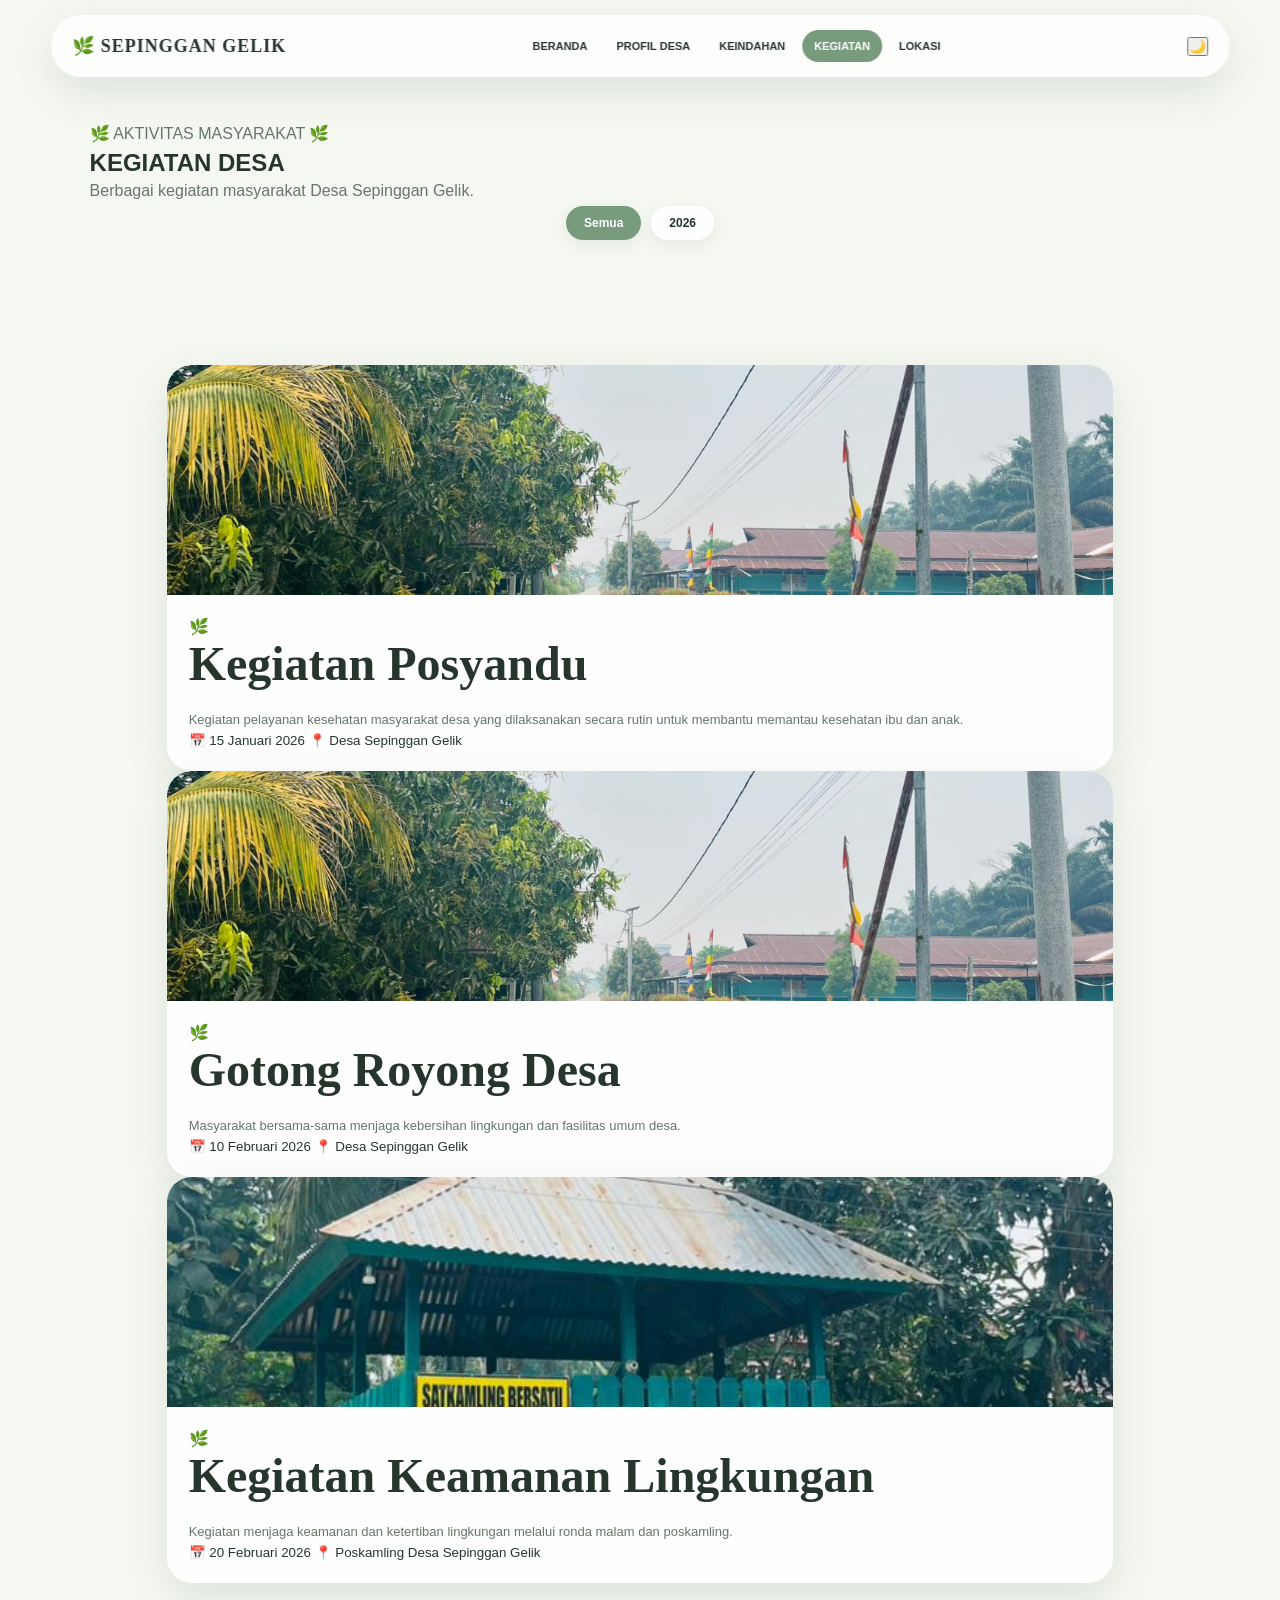
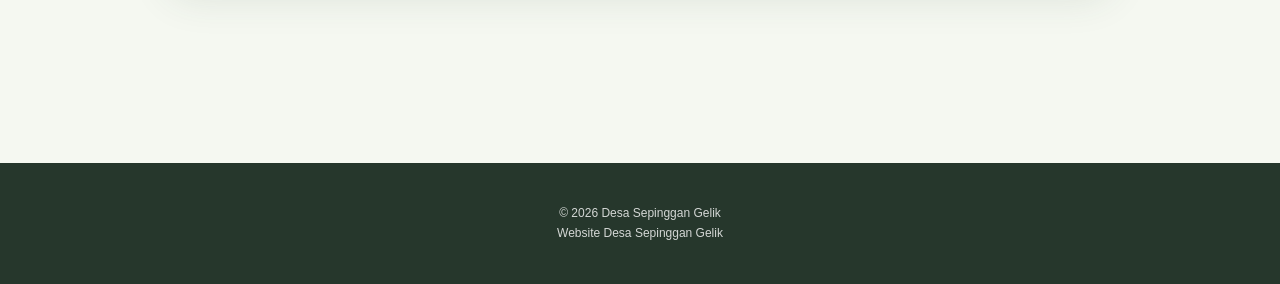
==== commit a5d61dbc: "Update kegiatan.html" ====
--- a/kegiatan.html
+++ b/kegiatan.html
@@ -34,11 +34,11 @@
             <a href="./lokasi.html">LOKASI</a>
         </nav>
 
-        <button id="themeToggle" class="theme-toggle">
+        <button id="themeToggle" class="theme-toggle" type="button">
             🌙
         </button>
 
-        <button id="menuToggle" class="menu-toggle">
+        <button id="menuToggle" class="menu-toggle" type="button">
             ☰
         </button>
 
@@ -48,9 +48,9 @@
     <!-- MAIN -->
     <main>
 
-        <!-- JUDUL -->
         <section class="page">
 
+            <!-- JUDUL -->
             <div class="section-title">
 
                 <p class="eyebrow">
@@ -71,117 +71,29 @@
             <!-- FILTER -->
             <div class="activity-filter">
 
-                <button class="filter-btn active">
+                <button class="filter-btn active" type="button">
                     Semua
                 </button>
 
-                <button class="filter-btn">
+                <button class="filter-btn" type="button">
                     2026
                 </button>
 
             </div>
 
 
-            <!-- KEGIATAN -->
-            <section class="activity-grid">
+            <!--
+                KEGIATAN DARI GOOGLE SHEETS
+                Data akan dimasukkan otomatis oleh script.js
+            -->
+            <section
+                class="activity-grid"
+                id="kegiatanContainer">
 
-                <!-- KEGIATAN 1 -->
-                <article class="activity-card">
-
-                    <img
-                        src="./masyarakat.jpg"
-                        alt="Kegiatan Posyandu"
-                        onerror="this.src='./masyarakat.jpg'"
-                    >
-
-                    <div class="activity-content">
-
-                        <span class="activity-date">
-                            2026
-                        </span>
-
-                        <h3>
-                            Posyandu Desa
-                        </h3>
-
-                        <p>
-                            Kegiatan pelayanan kesehatan masyarakat
-                            Desa Sepinggan Gelik.
-                        </p>
-
-                        <span class="activity-location">
-                            📍 Desa Sepinggan Gelik
-                        </span>
-
-                    </div>
-
-                </article>
-
-
-                <!-- KEGIATAN 2 -->
-                <article class="activity-card">
-
-                    <img
-                        src="./masyarakat.jpg"
-                        alt="Kegiatan Gotong Royong"
-                        onerror="this.src='./masyarakat.jpg'"
-                    >
-
-                    <div class="activity-content">
-
-                        <span class="activity-date">
-                            2026
-                        </span>
-
-                        <h3>
-                            Gotong Royong
-                        </h3>
-
-                        <p>
-                            Kegiatan gotong royong bersama masyarakat
-                            untuk menjaga kebersihan dan lingkungan desa.
-                        </p>
-
-                        <span class="activity-location">
-                            📍 Desa Sepinggan Gelik
-                        </span>
-
-                    </div>
-
-                </article>
-
-
-                <!-- KEGIATAN 3 -->
-                <article class="activity-card">
-
-                    <img
-                        src="./poskamling.jpg"
-                        alt="Keamanan Lingkungan"
-                        onerror="this.src='./poskamling.jpg'"
-                    >
-
-                    <div class="activity-content">
-
-                        <span class="activity-date">
-                            2026
-                        </span>
-
-                        <h3>
-                            Keamanan Lingkungan
-                        </h3>
-
-                        <p>
-                            Kegiatan menjaga keamanan dan ketertiban
-                            lingkungan Desa Sepinggan Gelik.
-                        </p>
-
-                        <span class="activity-location">
-                            📍 Desa Sepinggan Gelik
-                        </span>
-
-                    </div>
-
-                </article>
+                <div class="loading-kegiatan">
+                    <span>🌿</span>
+                    <p>Memuat kegiatan desa...</p>
+                </div>
 
             </section>
 
@@ -204,99 +116,14 @@
     </footer>
 
 
-    <!-- MUSIK -->
+    <!-- MUSIK DESA -->
     <audio id="musikDesa" loop>
         <source src="./lagu-desa.mp3" type="audio/mpeg">
     </audio>
 
 
-    <!-- SCRIPT KHUSUS HALAMAN KEGIATAN -->
-    <script>
-
-        // ================================
-        // DARK MODE
-        // ================================
-
-        const themeToggle = document.getElementById("themeToggle");
-
-        if (localStorage.getItem("theme") === "dark") {
-            document.body.classList.add("dark-mode");
-            themeToggle.textContent = "☀️";
-        }
-
-        themeToggle.addEventListener("click", function () {
-
-            document.body.classList.toggle("dark-mode");
-
-            if (document.body.classList.contains("dark-mode")) {
-                localStorage.setItem("theme", "dark");
-                themeToggle.textContent = "☀️";
-            } else {
-                localStorage.setItem("theme", "light");
-                themeToggle.textContent = "🌙";
-            }
-
-        });
-
-
-        // ================================
-        // MENU MOBILE
-        // ================================
-
-        const menuToggle = document.getElementById("menuToggle");
-        const navMenu = document.getElementById("navMenu");
-
-        if (menuToggle) {
-
-            menuToggle.addEventListener("click", function () {
-
-                navMenu.classList.toggle("show");
-
-            });
-
-        }
-
-
-        // ================================
-        // FILTER
-        // ================================
-
-        const filterButtons =
-            document.querySelectorAll(".filter-btn");
-
-        filterButtons.forEach(function (button) {
-
-            button.addEventListener("click", function () {
-
-                filterButtons.forEach(function (btn) {
-                    btn.classList.remove("active");
-                });
-
-                button.classList.add("active");
-
-            });
-
-        });
-
-
-        // ================================
-        // MUSIK DESA
-        // ================================
-
-        const musik =
-            document.getElementById("musikDesa");
-
-        document.addEventListener("click", function () {
-
-            if (musik && musik.paused) {
-
-                musik.play().catch(function () {});
-
-            }
-
-        }, { once: true });
-
-    </script>
+    <!-- SCRIPT UTAMA WEBSITE -->
+    <script src="./script.js"></script>
 
 </body>
 
